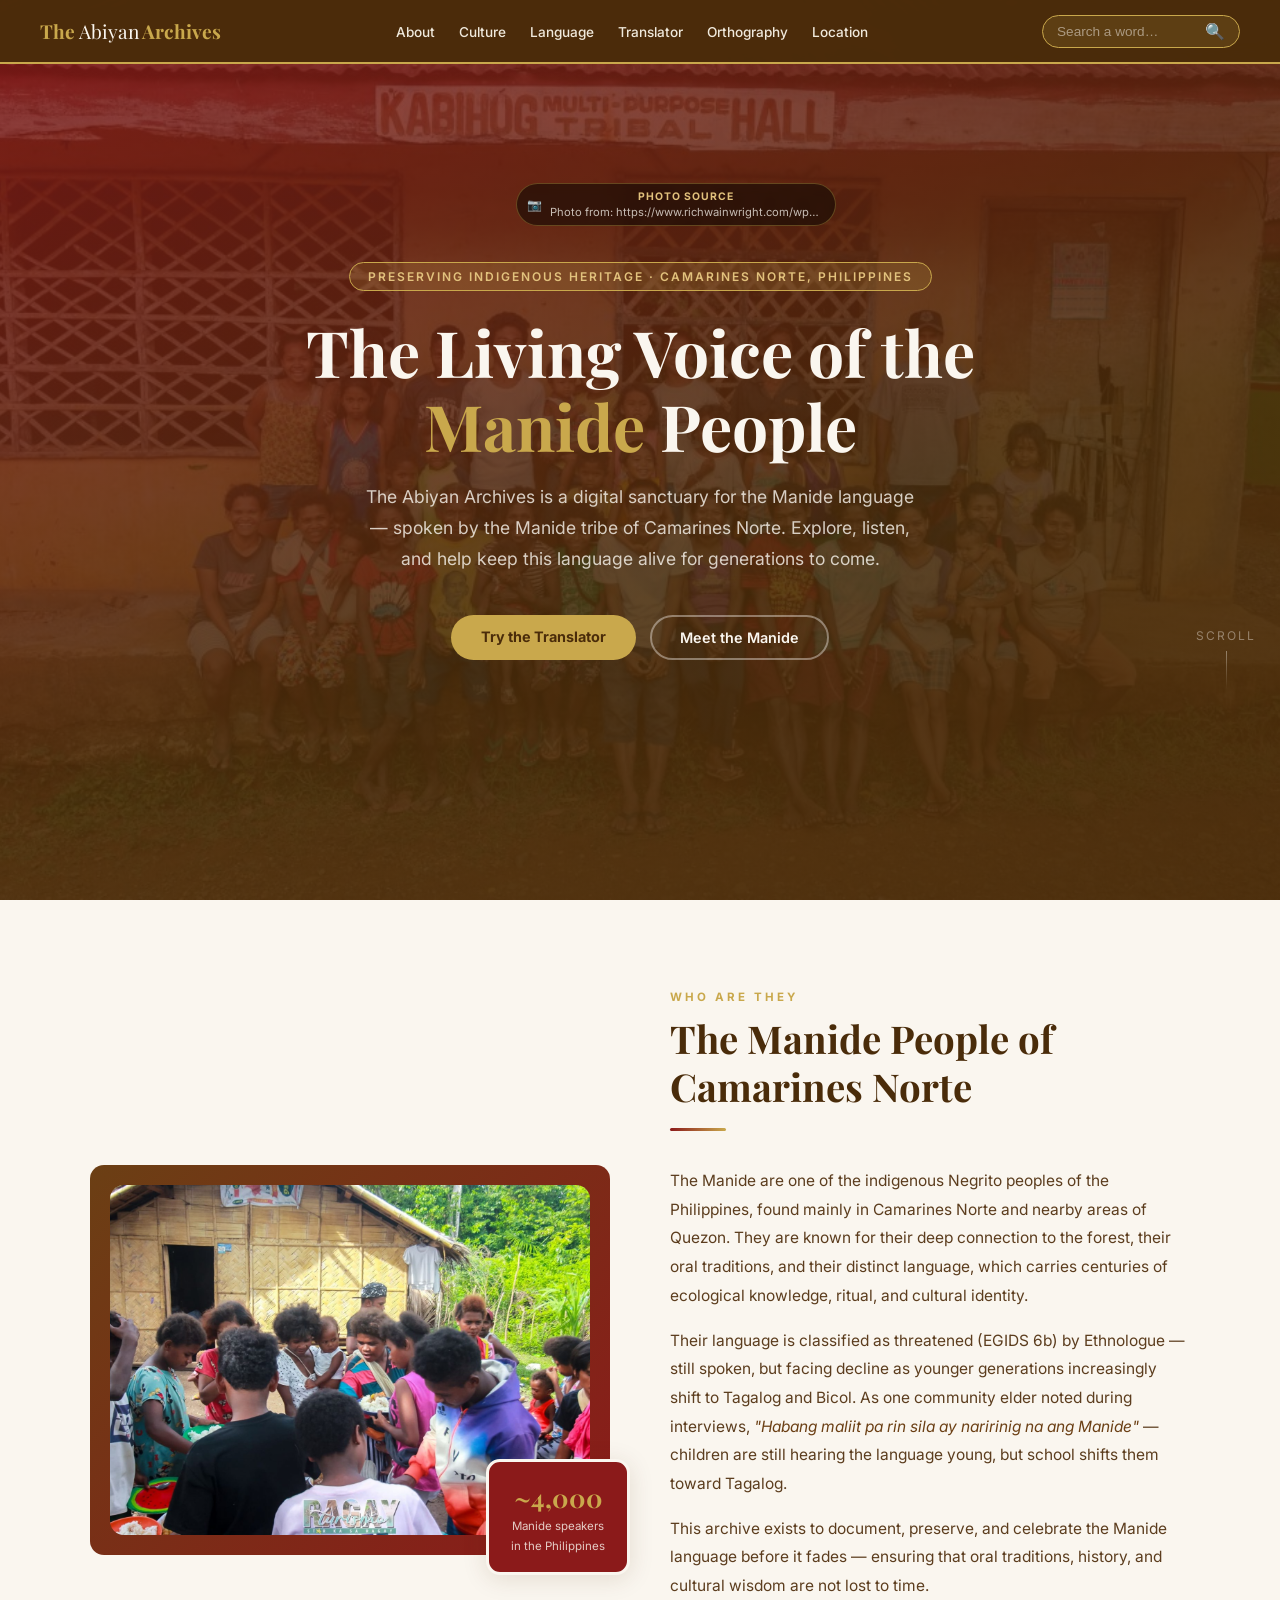
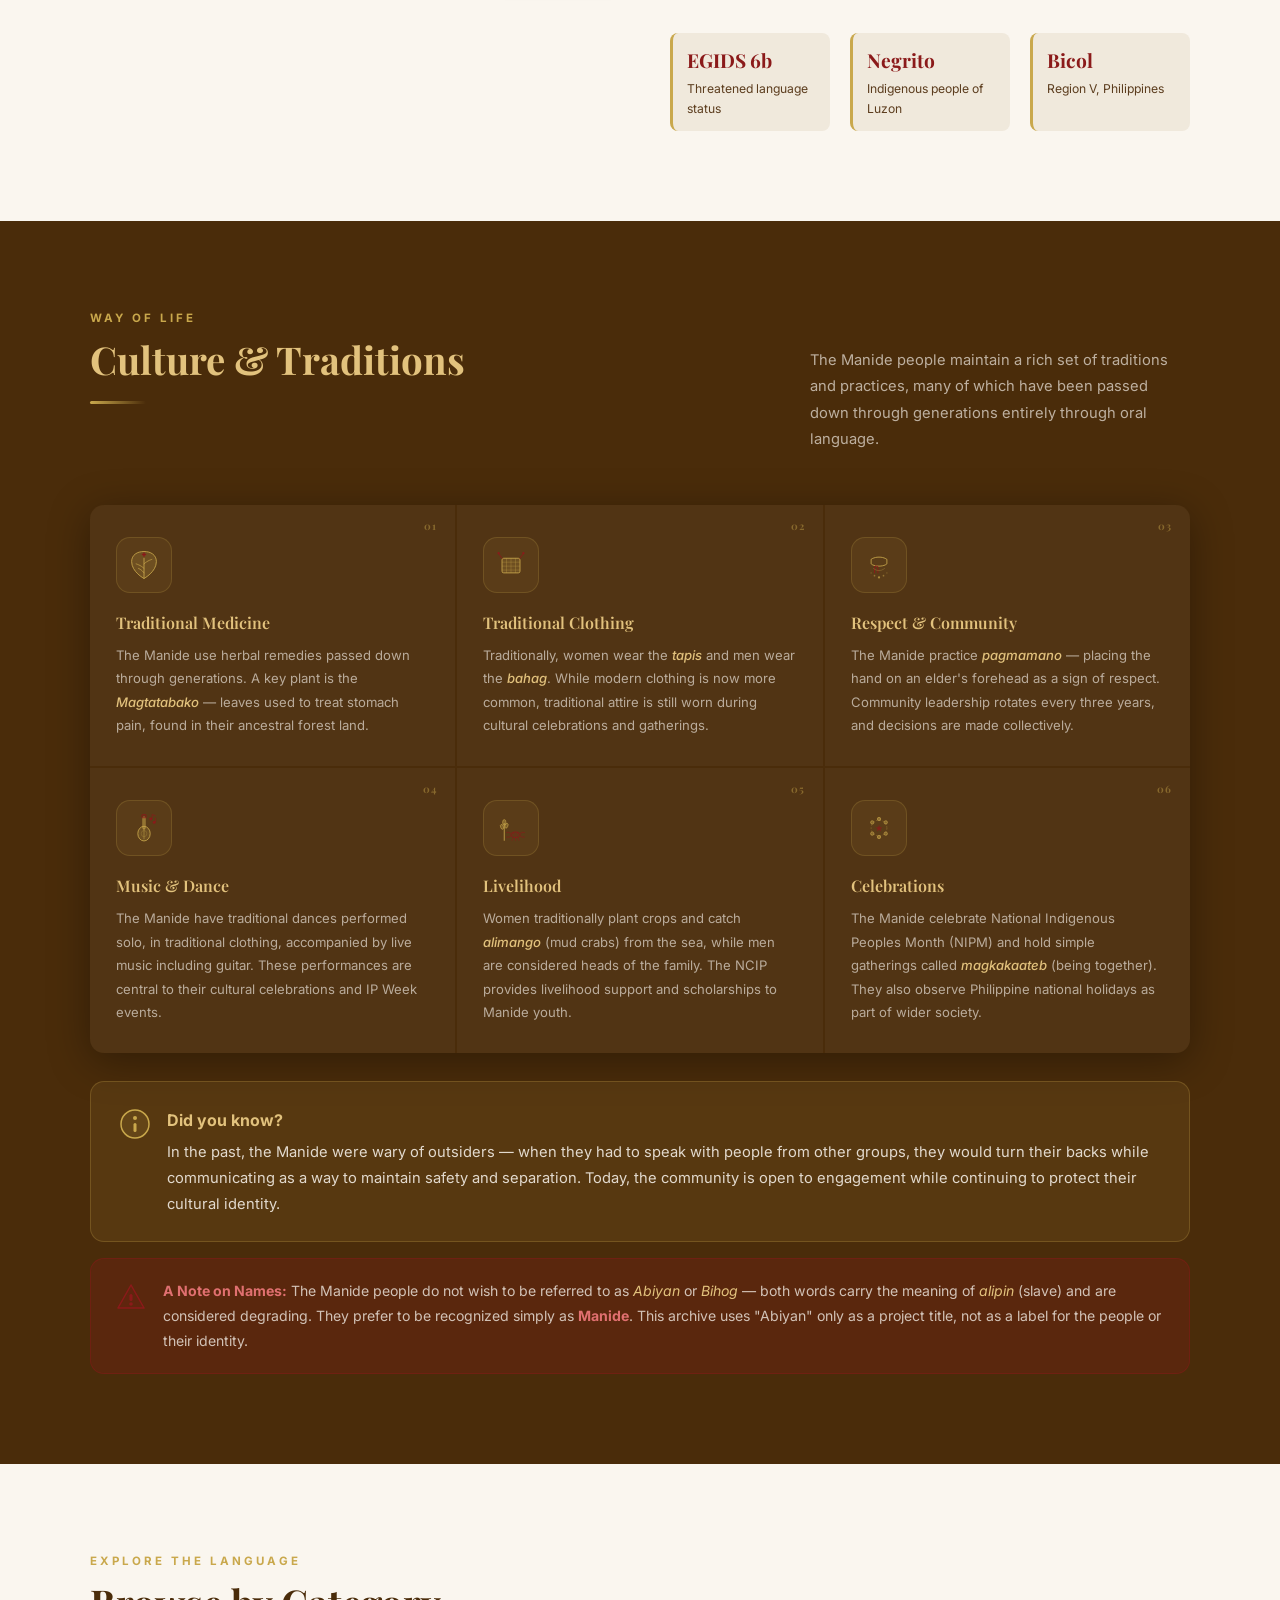
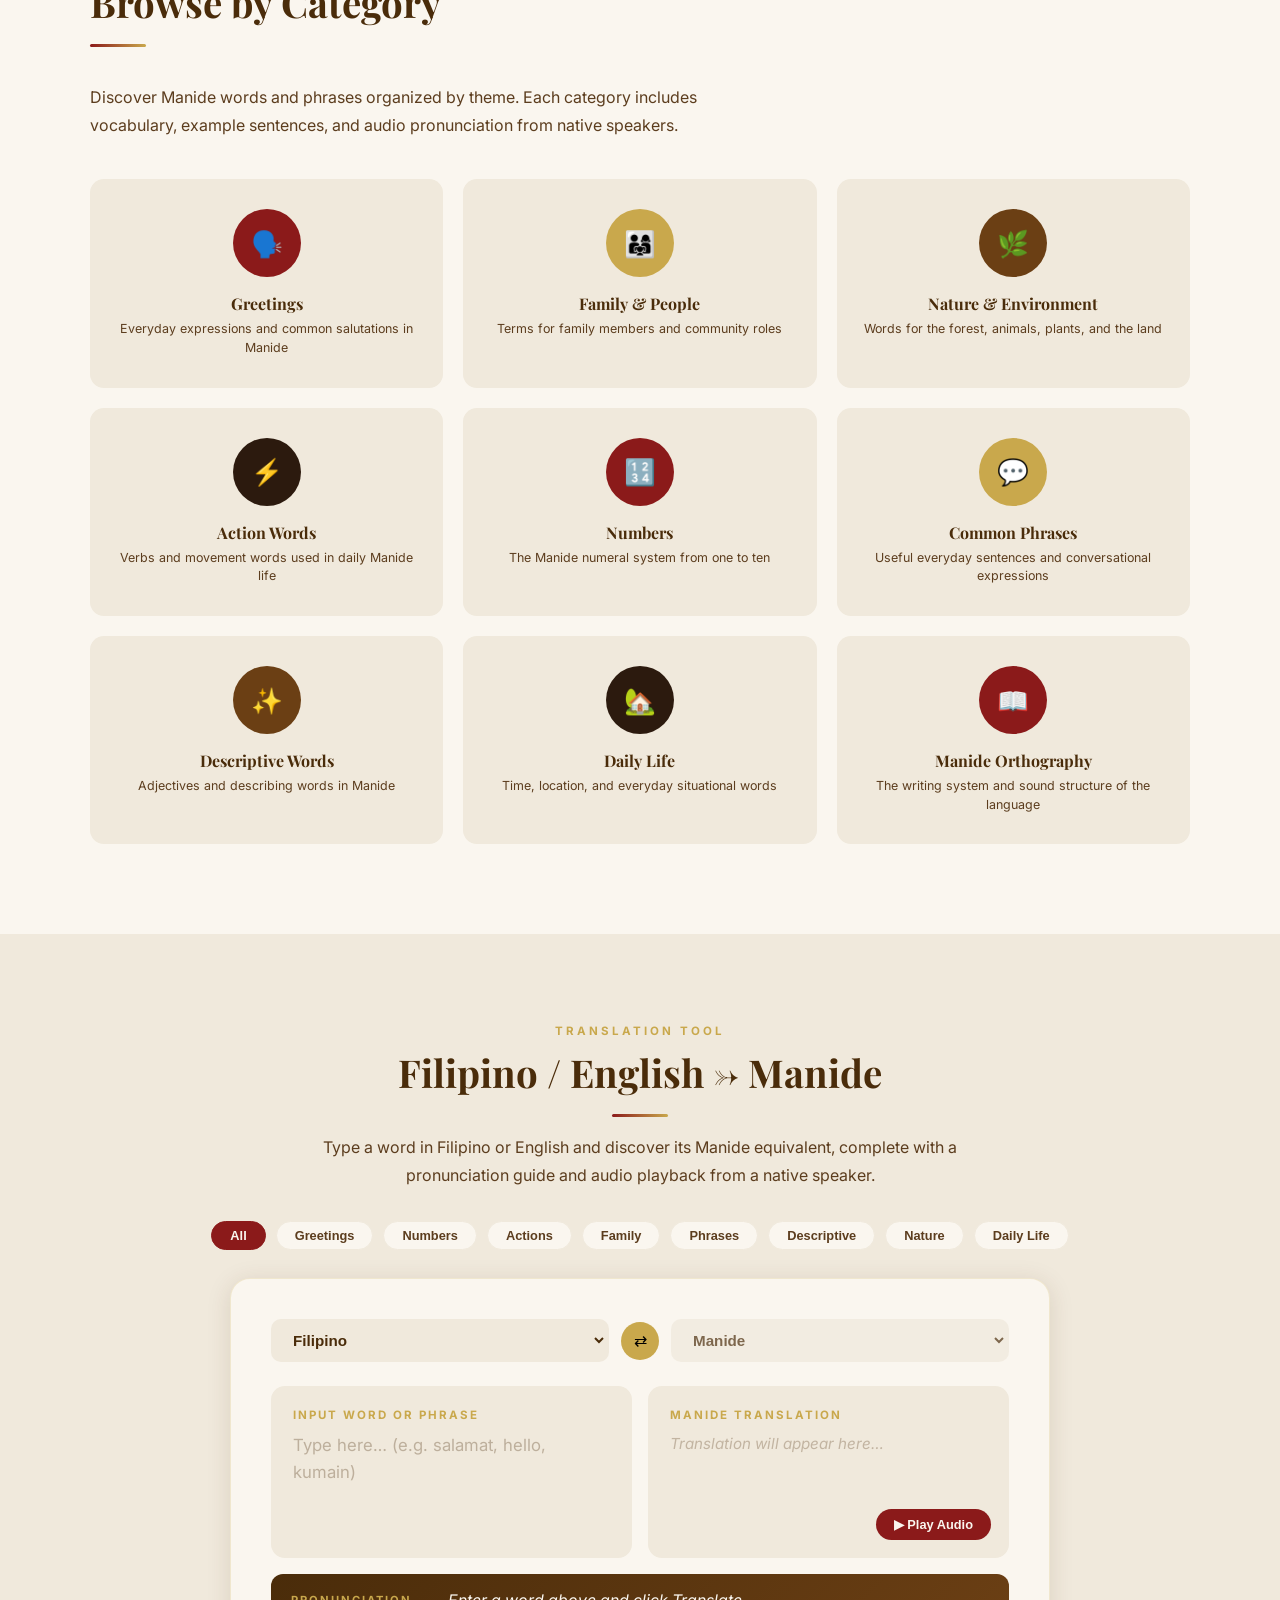
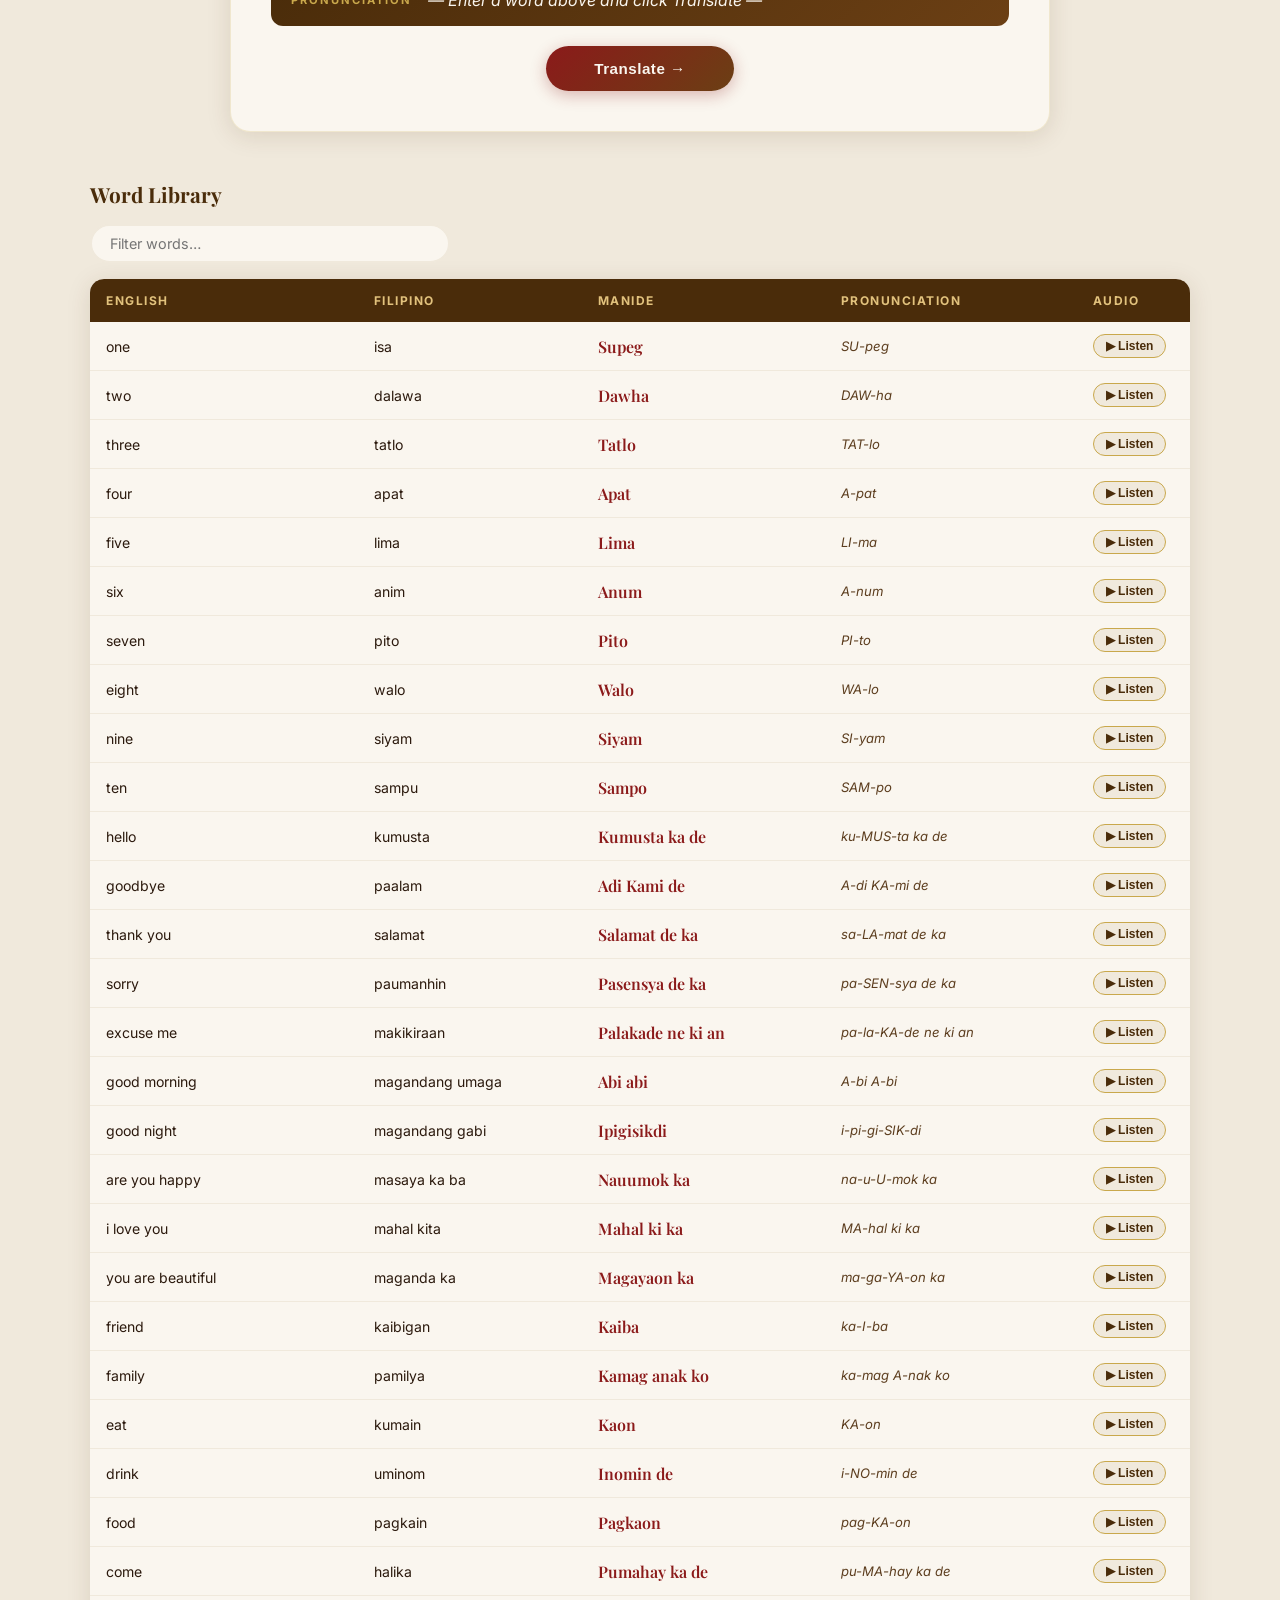
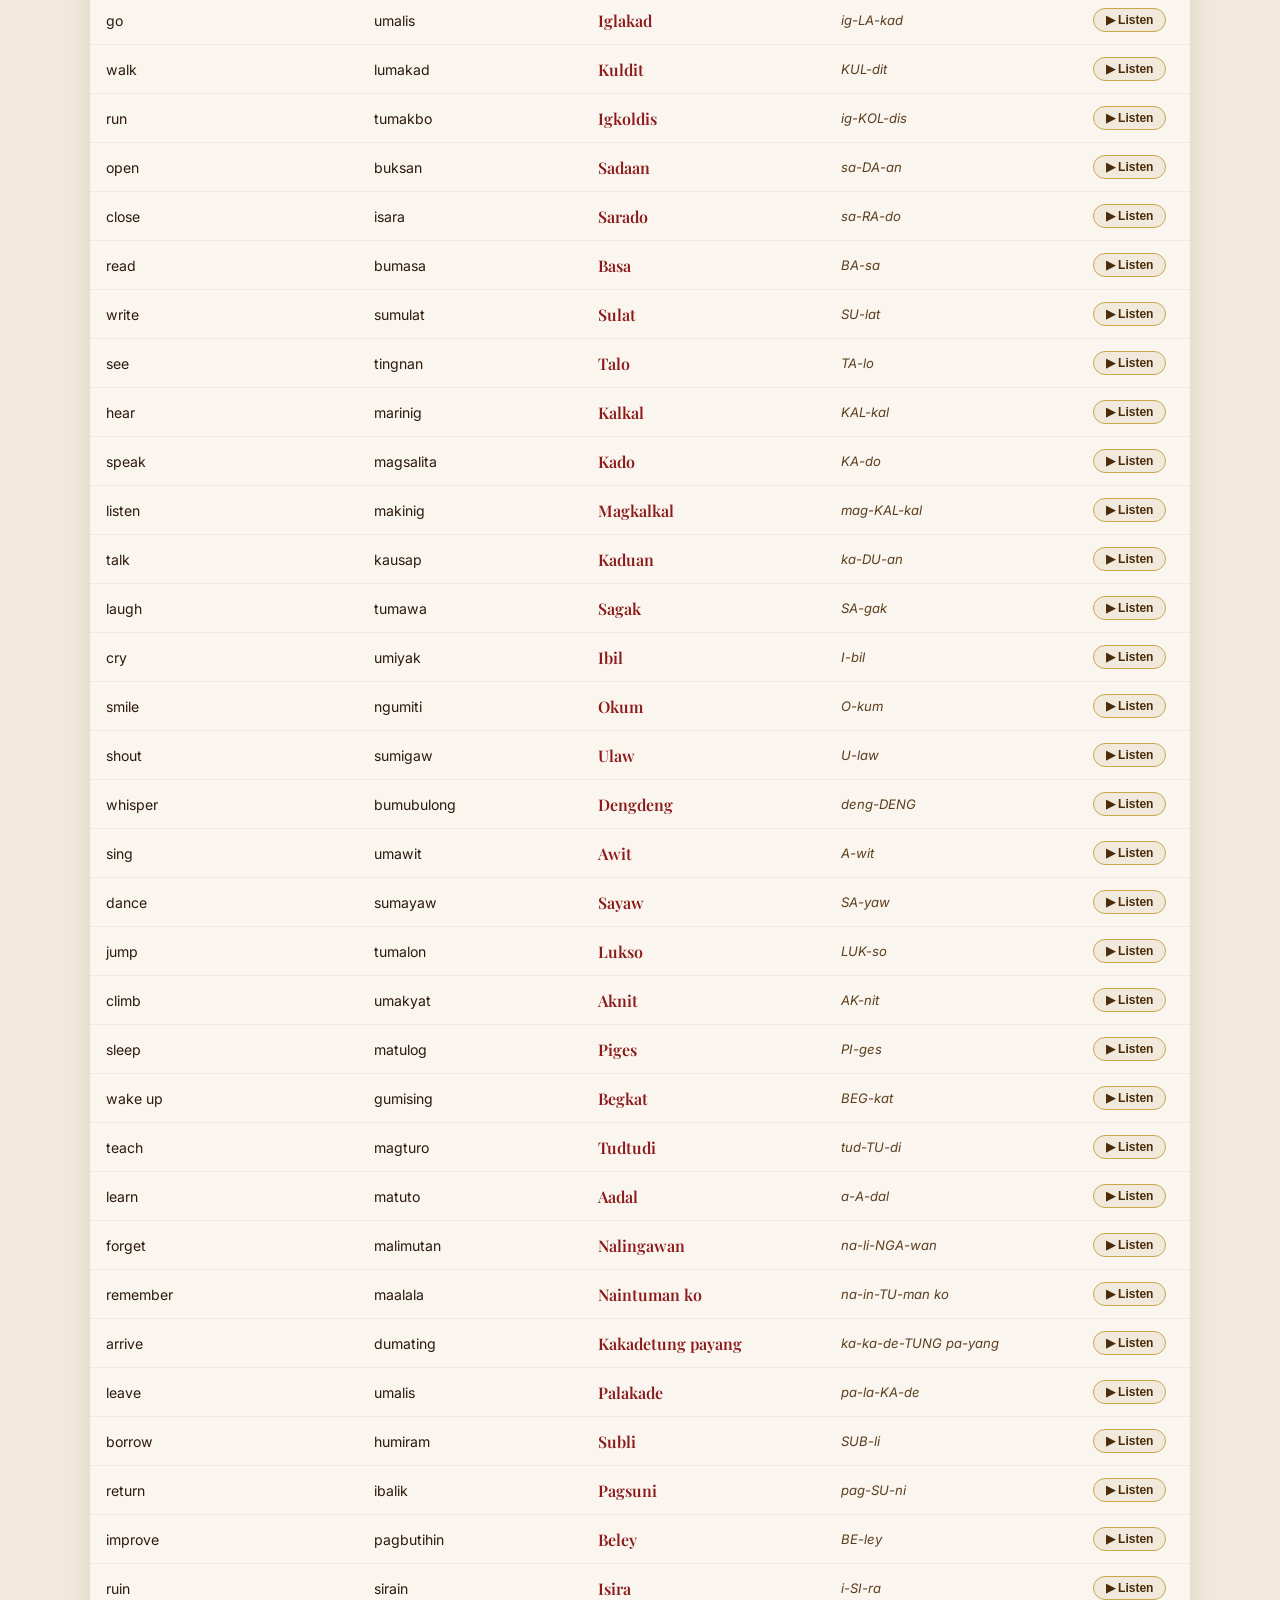
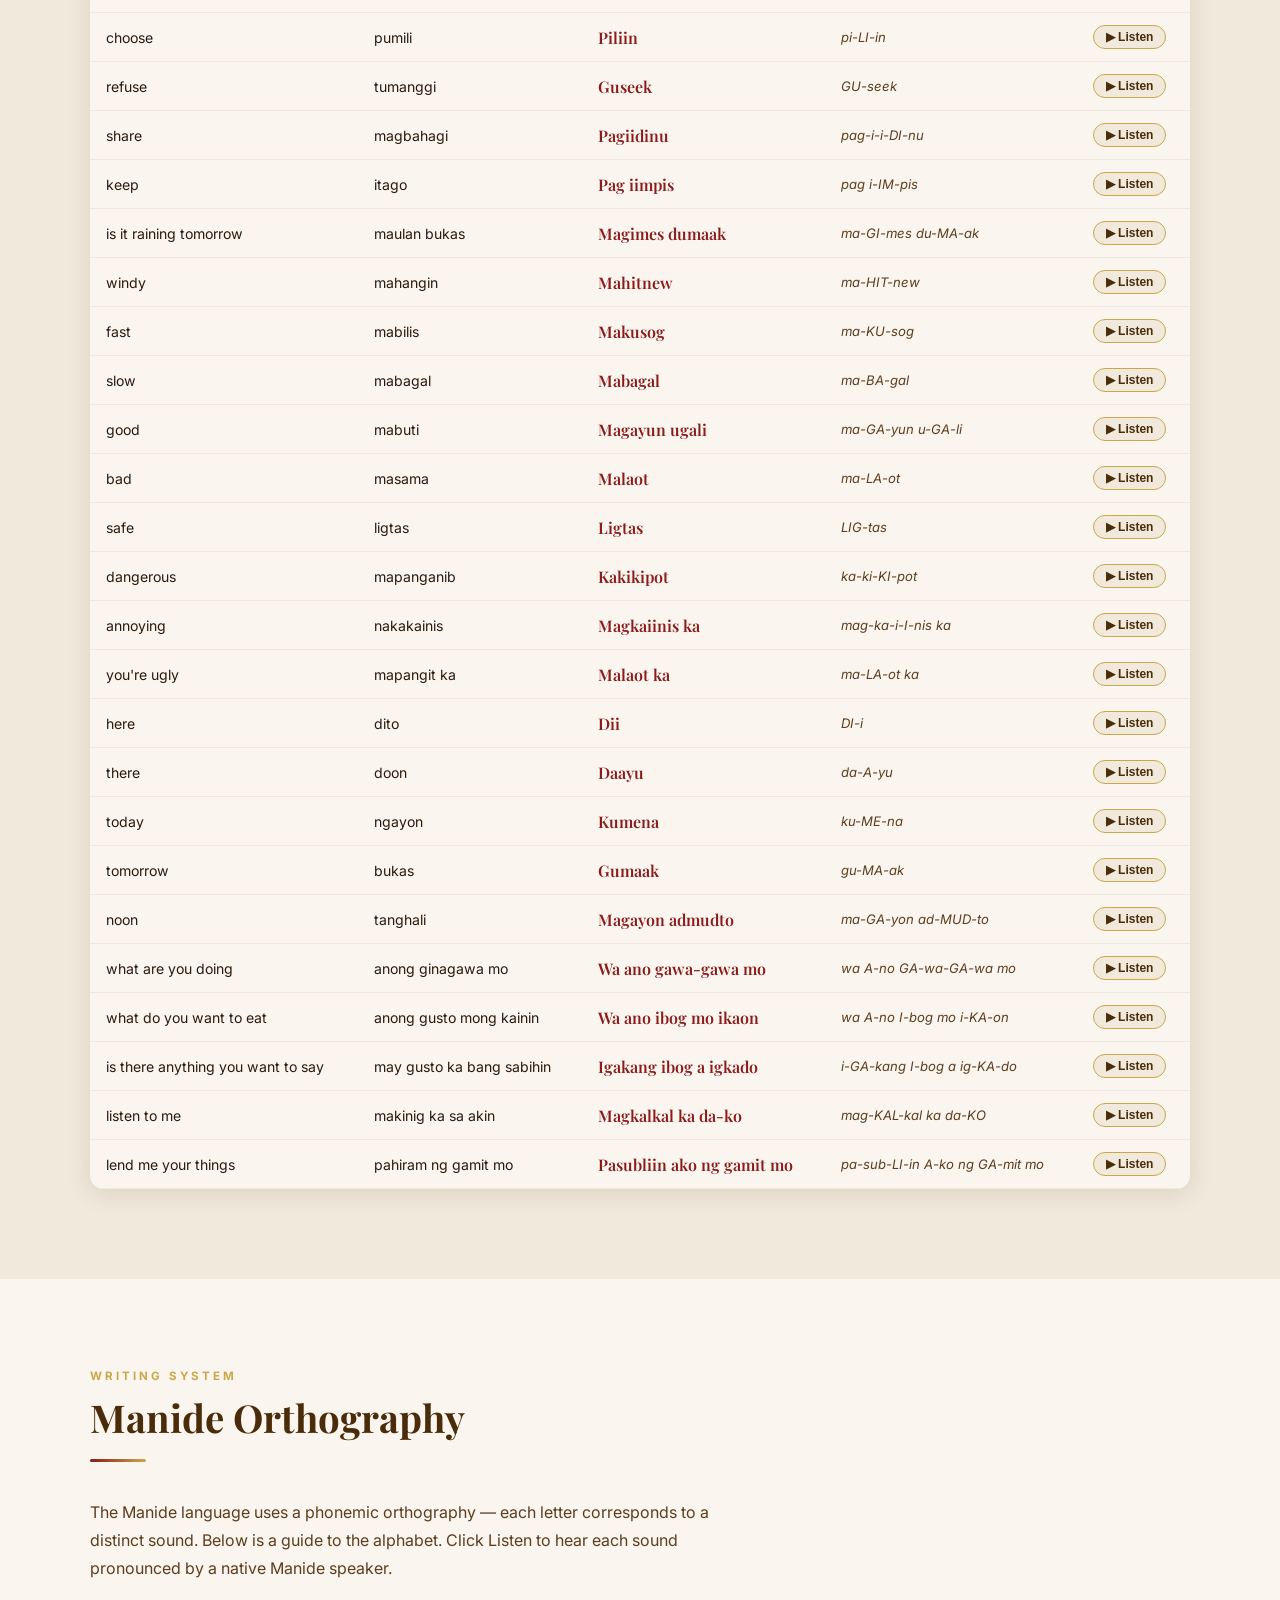
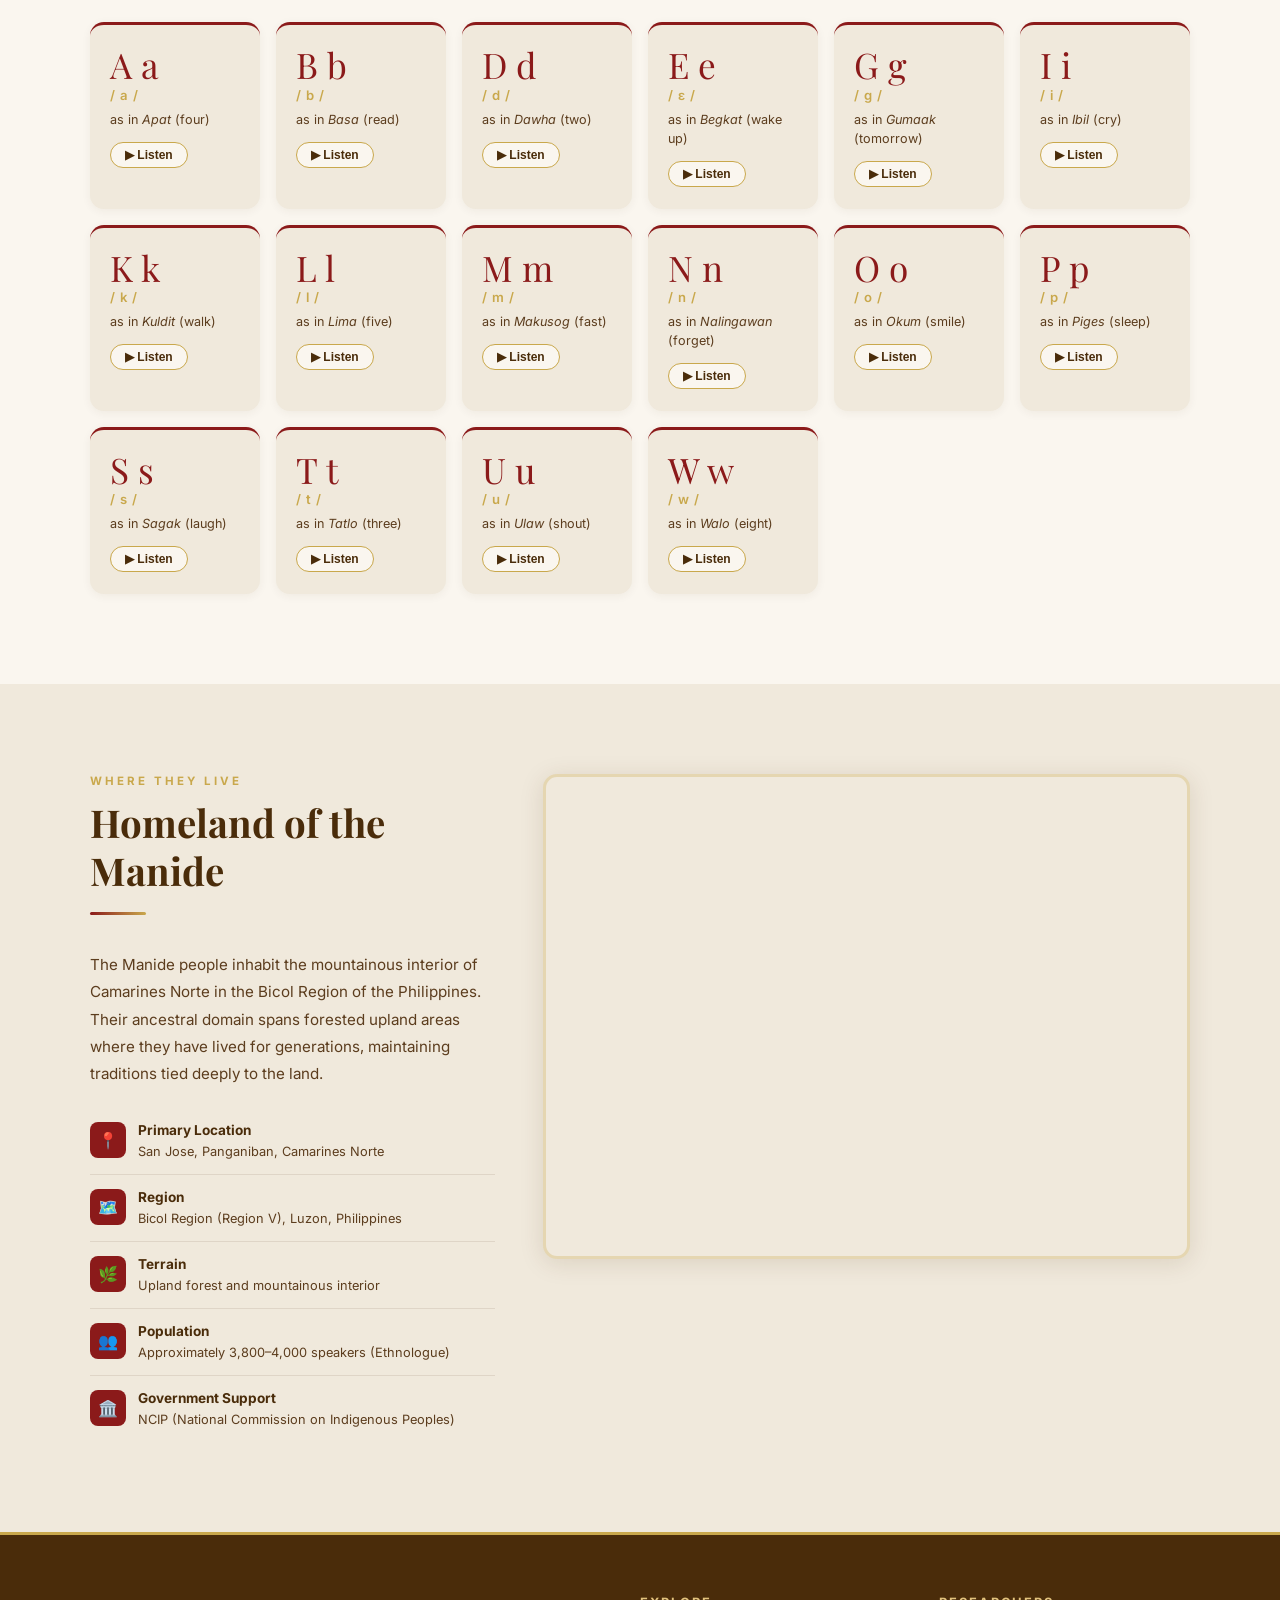
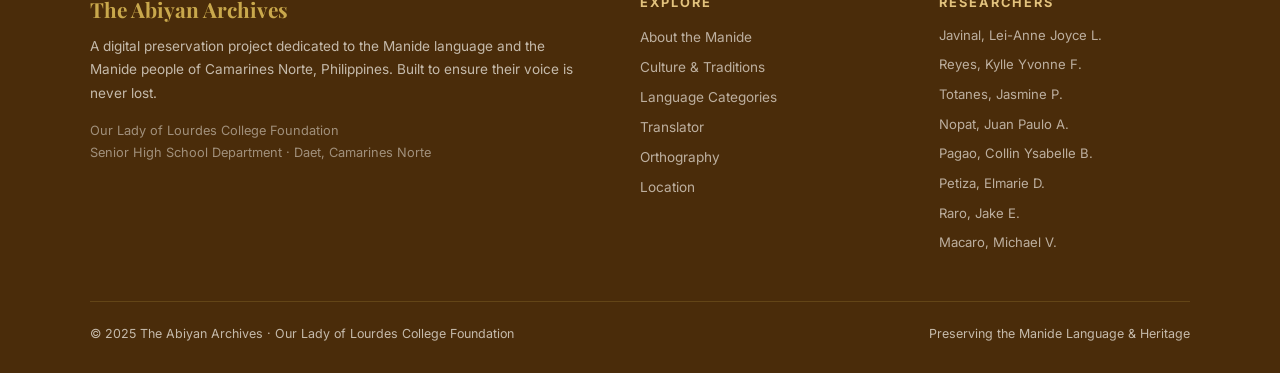
==== abiyan-archives/index.html @ 9a12c99f "Add files via upload" ====
<!DOCTYPE html>
<html lang="en">
<head>
  <meta charset="UTF-8" />
  <meta name="viewport" content="width=device-width, initial-scale=1.0"/>
  <title>The Abiyan Archives — Manide Language & Heritage</title>
  <link rel="preconnect" href="https://fonts.googleapis.com">
  <link href="https://fonts.googleapis.com/css2?family=Playfair+Display:wght@400;600;700&family=Inter:wght@300;400;500;600&display=swap" rel="stylesheet">
  <link rel="stylesheet" href="style.css">
</head>
<body>

<!-- ══ NAVBAR ══════════════════════════════════════════ -->
<nav>
  <div class="nav-logo">The <span>Abiyan</span> Archives</div>
  <ul class="nav-links">
    <li><a href="#about">About</a></li>
    <li><a href="#culture">Culture</a></li>
    <li><a href="#categories">Language</a></li>
    <li><a href="#translator">Translator</a></li>
    <li><a href="#orthography">Orthography</a></li>
    <li><a href="#map-section">Location</a></li>
  </ul>
  <div class="nav-search">
    <input type="text" id="navSearchInput" placeholder="Search a word…" />
    <button id="navSearchBtn">🔍</button>
  </div>
  <!-- Hamburger — only visible on mobile -->
  <button class="nav-hamburger" id="navHamburger" aria-label="Open menu" aria-expanded="false">
    <span></span>
    <span></span>
    <span></span>
  </button>
</nav>

<!-- Mobile slide-down menu -->
<nav class="nav-mobile-menu" id="navMobileMenu" aria-hidden="true">
  <ul>
    <li><a href="#about">About</a></li>
    <li><a href="#culture">Culture</a></li>
    <li><a href="#categories">Language</a></li>
    <li><a href="#translator">Translator</a></li>
    <li><a href="#orthography">Orthography</a></li>
    <li><a href="#map-section">Location</a></li>
  </ul>
  <div class="nav-mobile-search">
    <input type="text" id="mobileSearchInput" placeholder="Search a word…" />
    <button id="mobileSearchBtn">🔍</button>
  </div>
</nav>


<!-- ══ HERO ════════════════════════════════════════════ -->
<section class="hero" id="home">
  <div class="hero-overlay"></div>

  <!-- Image credit pill — shown bottom-left while each slide is active -->
  <div class="hero-credit" id="heroCredit" aria-live="polite">
    <span class="hero-credit-icon">📷</span>
    <span class="hero-credit-text">
      <strong>Photo Source</strong>
      <span id="heroCreditLabel">—</span>
    </span>
  </div>

  <div class="hero-badge">Preserving Indigenous Heritage · Camarines Norte, Philippines</div>
  <h1>The Living Voice of the <em>Manide</em> People</h1>
  <p>
    The Abiyan Archives is a digital sanctuary for the Manide language —
    spoken by the Manide tribe of Camarines Norte.
    Explore, listen, and help keep this language alive for generations to come.
  </p>
  <div class="hero-cta">
    <a href="#translator" class="btn-primary">Try the Translator</a>
    <a href="#about" class="btn-outline">Meet the Manide</a>
  </div>
  <div class="hero-scroll">Scroll</div>
</section>


<!-- ══ ABOUT ════════════════════════════════════════════ -->
<section id="about">
  <div class="container">
    <div class="about-grid">
      <div class="about-img">
        <div class="about-img-main">
          <img src="images/manide4.jpg" alt="Manide Community of Camarines Norte">
        </div>
        <div class="about-img-badge">
          <strong>~4,000</strong>
          <span>Manide speakers<br>in the Philippines</span>
        </div>
      </div>
      <div class="about-text">
        <div class="section-label">Who Are They</div>
        <h2 class="section-title">The Manide People of Camarines Norte</h2>
        <div class="divider"></div>
        <p>
          The Manide are one of the indigenous Negrito peoples of the Philippines,
          found mainly in Camarines Norte and nearby areas of Quezon. They are known
          for their deep connection to the forest, their oral traditions, and their
          distinct language, which carries centuries of ecological knowledge, ritual,
          and cultural identity.
        </p>
        <p>
          Their language is classified as threatened (EGIDS 6b) by Ethnologue — still
          spoken, but facing decline as younger generations increasingly shift to Tagalog
          and Bicol. As one community elder noted during interviews, <em>"Habang maliit
          pa rin sila ay naririnig na ang Manide"</em> — children are still hearing the
          language young, but school shifts them toward Tagalog.
        </p>
        <p>
          This archive exists to document, preserve, and celebrate the Manide language
          before it fades — ensuring that oral traditions, history, and cultural wisdom
          are not lost to time.
        </p>
        <div class="about-stats">
          <div class="stat">
            <strong>EGIDS 6b</strong>
            <span>Threatened language status</span>
          </div>
          <div class="stat">
            <strong>Negrito</strong>
            <span>Indigenous people of Luzon</span>
          </div>
          <div class="stat">
            <strong>Bicol</strong>
            <span>Region V, Philippines</span>
          </div>
        </div>
      </div>
    </div>
  </div>
</section>


<!-- ══ CULTURE ══════════════════════════════════════════ -->
<section id="culture">
  <div class="container">

    <div class="culture-header">
      <div>
        <div class="section-label">Way of Life</div>
        <h2 class="section-title">Culture &amp; Traditions</h2>
        <div class="divider"></div>
      </div>
      <p class="section-sub culture-intro">
        The Manide people maintain a rich set of traditions and practices, many of which
        have been passed down through generations entirely through oral language.
      </p>
    </div>

    <div class="culture-grid">

      <!-- Card 1 — Traditional Medicine -->
      <div class="culture-card" data-index="01">
        <div class="culture-card-inner">
          <div class="culture-svg-wrap">
            <svg viewBox="0 0 64 64" fill="none" xmlns="http://www.w3.org/2000/svg" aria-hidden="true">
              <!-- Leaf / herb -->
              <path d="M32 56 C32 56 10 44 10 26 C10 14 20 8 32 8 C44 8 54 14 54 26 C54 44 32 56 32 56Z" fill="rgba(201,168,76,0.18)" stroke="#C9A84C" stroke-width="1.5"/>
              <path d="M32 56 L32 20" stroke="#C9A84C" stroke-width="1.5" stroke-linecap="round"/>
              <path d="M32 38 C26 32 18 30 18 30" stroke="#C9A84C" stroke-width="1.2" stroke-linecap="round"/>
              <path d="M32 30 C38 24 46 22 46 22" stroke="#C9A84C" stroke-width="1.2" stroke-linecap="round"/>
              <path d="M32 46 C28 40 22 38 22 38" stroke="#C9A84C" stroke-width="1.2" stroke-linecap="round"/>
              <!-- small cross -->
              <rect x="28" y="12" width="8" height="2.5" rx="1.2" fill="#8B1A1A"/>
              <rect x="30.75" y="9.5" width="2.5" height="8" rx="1.2" fill="#8B1A1A"/>
            </svg>
          </div>
          <div class="culture-card-body">
            <h3>Traditional Medicine</h3>
            <p>
              The Manide use herbal remedies passed down through generations.
              A key plant is the <em>Magtatabako</em> — leaves used to treat
              stomach pain, found in their ancestral forest land.
            </p>
          </div>
        </div>
      </div>

      <!-- Card 2 — Traditional Clothing -->
      <div class="culture-card" data-index="02">
        <div class="culture-card-inner">
          <div class="culture-svg-wrap">
            <svg viewBox="0 0 64 64" fill="none" xmlns="http://www.w3.org/2000/svg" aria-hidden="true">
              <!-- Woven fabric / tapis silhouette -->
              <rect x="16" y="20" width="32" height="26" rx="3" fill="rgba(201,168,76,0.18)" stroke="#C9A84C" stroke-width="1.5"/>
              <!-- weave pattern lines horizontal -->
              <line x1="16" y1="27" x2="48" y2="27" stroke="#C9A84C" stroke-width="0.8" opacity="0.6"/>
              <line x1="16" y1="34" x2="48" y2="34" stroke="#C9A84C" stroke-width="0.8" opacity="0.6"/>
              <line x1="16" y1="41" x2="48" y2="41" stroke="#C9A84C" stroke-width="0.8" opacity="0.6"/>
              <!-- weave vertical -->
              <line x1="24" y1="20" x2="24" y2="46" stroke="#C9A84C" stroke-width="0.8" opacity="0.6"/>
              <line x1="32" y1="20" x2="32" y2="46" stroke="#C9A84C" stroke-width="0.8" opacity="0.6"/>
              <line x1="40" y1="20" x2="40" y2="46" stroke="#C9A84C" stroke-width="0.8" opacity="0.6"/>
              <!-- shoulder ties -->
              <path d="M16 20 L10 12" stroke="#8B1A1A" stroke-width="1.5" stroke-linecap="round"/>
              <path d="M48 20 L54 12" stroke="#8B1A1A" stroke-width="1.5" stroke-linecap="round"/>
              <circle cx="10" cy="11" r="2" fill="#8B1A1A"/>
              <circle cx="54" cy="11" r="2" fill="#8B1A1A"/>
            </svg>
          </div>
          <div class="culture-card-body">
            <h3>Traditional Clothing</h3>
            <p>
              Traditionally, women wear the <em>tapis</em> and men wear the <em>bahag</em>.
              While modern clothing is now more common, traditional attire is still worn
              during cultural celebrations and gatherings.
            </p>
          </div>
        </div>
      </div>

      <!-- Card 3 — Respect & Community -->
      <div class="culture-card" data-index="03">
        <div class="culture-card-inner">
          <div class="culture-svg-wrap">
            <svg viewBox="0 0 64 64" fill="none" xmlns="http://www.w3.org/2000/svg" aria-hidden="true">
              <!-- Two hands — pagmamano gesture -->
              <!-- elder hand (top, open) -->
              <path d="M18 22 C18 22 22 18 32 18 C42 18 46 22 46 22" stroke="#C9A84C" stroke-width="1.5" stroke-linecap="round"/>
              <path d="M18 22 L18 30 C18 30 22 34 32 34 C42 34 46 30 46 30 L46 22" stroke="#C9A84C" stroke-width="1.5" stroke-linejoin="round"/>
              <!-- younger hand below, reaching up -->
              <path d="M24 46 L24 36 C24 34.5 26 34 26 34" stroke="#8B1A1A" stroke-width="1.5" stroke-linecap="round"/>
              <path d="M24 36 C24 34 28 33 30 35 L30 46" stroke="#8B1A1A" stroke-width="1.5" stroke-linecap="round" stroke-linejoin="round"/>
              <!-- circle of community dots -->
              <circle cx="32" cy="54" r="2" fill="#C9A84C" opacity="0.7"/>
              <circle cx="40" cy="51" r="1.5" fill="#C9A84C" opacity="0.5"/>
              <circle cx="24" cy="51" r="1.5" fill="#C9A84C" opacity="0.5"/>
              <circle cx="46" cy="46" r="1.2" fill="#C9A84C" opacity="0.35"/>
              <circle cx="18" cy="46" r="1.2" fill="#C9A84C" opacity="0.35"/>
              <!-- respect arc -->
              <path d="M22 38 C22 38 26 42 32 42 C38 42 42 38 42 38" stroke="#C9A84C" stroke-width="1" stroke-linecap="round" opacity="0.5"/>
            </svg>
          </div>
          <div class="culture-card-body">
            <h3>Respect &amp; Community</h3>
            <p>
              The Manide practice <em>pagmamano</em> — placing the hand on an elder's
              forehead as a sign of respect. Community leadership rotates every three
              years, and decisions are made collectively.
            </p>
          </div>
        </div>
      </div>

      <!-- Card 4 — Music & Dance -->
      <div class="culture-card" data-index="04">
        <div class="culture-card-inner">
          <div class="culture-svg-wrap">
            <svg viewBox="0 0 64 64" fill="none" xmlns="http://www.w3.org/2000/svg" aria-hidden="true">
              <!-- Guitar body -->
              <ellipse cx="32" cy="42" rx="11" ry="13" fill="rgba(201,168,76,0.18)" stroke="#C9A84C" stroke-width="1.5"/>
              <ellipse cx="32" cy="42" rx="5" ry="5.5" stroke="#C9A84C" stroke-width="0.8" opacity="0.5"/>
              <!-- neck -->
              <rect x="30" y="12" width="4" height="22" rx="2" fill="rgba(201,168,76,0.18)" stroke="#C9A84C" stroke-width="1.2"/>
              <!-- headstock -->
              <rect x="28" y="8" width="8" height="6" rx="2" fill="rgba(139,26,26,0.3)" stroke="#8B1A1A" stroke-width="1.2"/>
              <!-- strings -->
              <line x1="31" y1="14" x2="31" y2="52" stroke="#C9A84C" stroke-width="0.7" opacity="0.7"/>
              <line x1="33" y1="14" x2="33" y2="52" stroke="#C9A84C" stroke-width="0.7" opacity="0.7"/>
              <!-- music notes -->
              <circle cx="50" cy="22" r="2.5" fill="#8B1A1A"/>
              <line x1="52.5" y1="22" x2="52.5" y2="14" stroke="#8B1A1A" stroke-width="1.2"/>
              <circle cx="44" cy="16" r="2.5" fill="#8B1A1A"/>
              <line x1="46.5" y1="16" x2="46.5" y2="8" stroke="#8B1A1A" stroke-width="1.2"/>
              <line x1="46.5" y1="8" x2="52.5" y2="10" stroke="#8B1A1A" stroke-width="1.2"/>
            </svg>
          </div>
          <div class="culture-card-body">
            <h3>Music &amp; Dance</h3>
            <p>
              The Manide have traditional dances performed solo, in traditional clothing,
              accompanied by live music including guitar. These performances are central
              to their cultural celebrations and IP Week events.
            </p>
          </div>
        </div>
      </div>

      <!-- Card 5 — Livelihood -->
      <div class="culture-card" data-index="05">
        <div class="culture-card-inner">
          <div class="culture-svg-wrap">
            <svg viewBox="0 0 64 64" fill="none" xmlns="http://www.w3.org/2000/svg" aria-hidden="true">
              <!-- Rice stalks -->
              <line x1="20" y1="54" x2="20" y2="24" stroke="#C9A84C" stroke-width="1.5" stroke-linecap="round"/>
              <ellipse cx="20" cy="22" rx="3" ry="5" fill="rgba(201,168,76,0.4)" stroke="#C9A84C" stroke-width="1"/>
              <ellipse cx="16" cy="30" rx="2.5" ry="4.5" fill="rgba(201,168,76,0.3)" stroke="#C9A84C" stroke-width="1" transform="rotate(-20 16 30)"/>
              <ellipse cx="24" cy="28" rx="2.5" ry="4.5" fill="rgba(201,168,76,0.3)" stroke="#C9A84C" stroke-width="1" transform="rotate(20 24 28)"/>
              <!-- crab (alimango) -->
              <ellipse cx="40" cy="44" rx="8" ry="5" fill="rgba(139,26,26,0.2)" stroke="#8B1A1A" stroke-width="1.3"/>
              <!-- claws -->
              <path d="M32 42 C28 38 24 40 24 40" stroke="#8B1A1A" stroke-width="1.2" stroke-linecap="round"/>
              <path d="M32 46 C28 50 24 48 24 48" stroke="#8B1A1A" stroke-width="1.2" stroke-linecap="round"/>
              <path d="M48 42 C52 38 56 40 56 40" stroke="#8B1A1A" stroke-width="1.2" stroke-linecap="round"/>
              <path d="M48 46 C52 50 56 48 56 48" stroke="#8B1A1A" stroke-width="1.2" stroke-linecap="round"/>
              <!-- legs -->
              <line x1="36" y1="49" x2="34" y2="54" stroke="#8B1A1A" stroke-width="1" stroke-linecap="round"/>
              <line x1="40" y1="49" x2="40" y2="54" stroke="#8B1A1A" stroke-width="1" stroke-linecap="round"/>
              <line x1="44" y1="49" x2="46" y2="54" stroke="#8B1A1A" stroke-width="1" stroke-linecap="round"/>
              <!-- eyes -->
              <circle cx="36" cy="41" r="1.2" fill="#8B1A1A"/>
              <circle cx="44" cy="41" r="1.2" fill="#8B1A1A"/>
            </svg>
          </div>
          <div class="culture-card-body">
            <h3>Livelihood</h3>
            <p>
              Women traditionally plant crops and catch <em>alimango</em> (mud crabs)
              from the sea, while men are considered heads of the family. The NCIP
              provides livelihood support and scholarships to Manide youth.
            </p>
          </div>
        </div>
      </div>

      <!-- Card 6 — Celebrations -->
      <div class="culture-card" data-index="06">
        <div class="culture-card-inner">
          <div class="culture-svg-wrap">
            <svg viewBox="0 0 64 64" fill="none" xmlns="http://www.w3.org/2000/svg" aria-hidden="true">
              <!-- Gathering circle of people silhouettes -->
              <circle cx="32" cy="32" r="14" stroke="#C9A84C" stroke-width="1" stroke-dasharray="3 3" opacity="0.5"/>
              <!-- 6 people around circle -->
              <circle cx="32" cy="16" r="3" fill="rgba(201,168,76,0.5)" stroke="#C9A84C" stroke-width="1"/>
              <circle cx="44" cy="22" r="3" fill="rgba(201,168,76,0.4)" stroke="#C9A84C" stroke-width="1"/>
              <circle cx="44" cy="42" r="3" fill="rgba(201,168,76,0.4)" stroke="#C9A84C" stroke-width="1"/>
              <circle cx="32" cy="48" r="3" fill="rgba(201,168,76,0.5)" stroke="#C9A84C" stroke-width="1"/>
              <circle cx="20" cy="42" r="3" fill="rgba(201,168,76,0.4)" stroke="#C9A84C" stroke-width="1"/>
              <circle cx="20" cy="22" r="3" fill="rgba(201,168,76,0.4)" stroke="#C9A84C" stroke-width="1"/>
              <!-- center fire / star -->
              <polygon points="32,26 33.5,30.5 38,30.5 34.5,33.5 35.8,38 32,35.2 28.2,38 29.5,33.5 26,30.5 30.5,30.5" fill="#8B1A1A" opacity="0.8"/>
            </svg>
          </div>
          <div class="culture-card-body">
            <h3>Celebrations</h3>
            <p>
              The Manide celebrate National Indigenous Peoples Month (NIPM) and
              hold simple gatherings called <em>magkakaateb</em> (being together).
              They also observe Philippine national holidays as part of wider society.
            </p>
          </div>
        </div>
      </div>

    </div><!-- /.culture-grid -->

    <!-- Did You Know -->
    <div class="did-you-know">
      <div class="dyk-icon">
        <svg viewBox="0 0 32 32" fill="none" xmlns="http://www.w3.org/2000/svg" width="32" height="32" aria-hidden="true">
          <circle cx="16" cy="16" r="14" stroke="#C9A84C" stroke-width="1.5" fill="rgba(201,168,76,0.12)"/>
          <circle cx="16" cy="10" r="2" fill="#C9A84C"/>
          <rect x="14.5" y="15" width="3" height="9" rx="1.5" fill="#C9A84C"/>
        </svg>
      </div>
      <div class="dyk-text">
        <strong>Did you know?</strong>
        In the past, the Manide were wary of outsiders — when they had to speak
        with people from other groups, they would turn their backs while communicating
        as a way to maintain safety and separation. Today, the community is open to
        engagement while continuing to protect their cultural identity.
      </div>
    </div>

    <!-- Important Note on Naming -->
    <div class="naming-note">
      <div class="naming-icon">
        <svg viewBox="0 0 32 32" fill="none" xmlns="http://www.w3.org/2000/svg" width="32" height="32" aria-hidden="true">
          <path d="M16 4 L29 27 H3 Z" stroke="#8B1A1A" stroke-width="1.5" fill="rgba(139,26,26,0.12)" stroke-linejoin="round"/>
          <rect x="14.5" y="13" width="3" height="7" rx="1.5" fill="#8B1A1A"/>
          <circle cx="16" cy="23" r="1.8" fill="#8B1A1A"/>
        </svg>
      </div>
      <div class="naming-text">
        <strong>A Note on Names:</strong>
        The Manide people do not wish to be referred to as <em>Abiyan</em> or
        <em>Bihog</em> — both words carry the meaning of <em>alipin</em> (slave)
        and are considered degrading. They prefer to be recognized simply as
        <strong>Manide</strong>. This archive uses "Abiyan" only as a project
        title, not as a label for the people or their identity.
      </div>
    </div>

  </div>
</section>


<!-- ══ LANGUAGE CATEGORIES ══════════════════════════════ -->
<section id="categories">
  <div class="container">
    <div class="section-label">Explore the Language</div>
    <h2 class="section-title">Browse by Category</h2>
    <div class="divider"></div>
    <p class="section-sub" style="margin-bottom: 40px;">
      Discover Manide words and phrases organized by theme. Each category includes
      vocabulary, example sentences, and audio pronunciation from native speakers.
    </p>
    <div class="cat-grid">
      <a href="#translator" class="cat-card" data-filter="greetings">
        <div class="cat-icon red">🗣️</div>
        <h3>Greetings</h3>
        <p>Everyday expressions and common salutations in Manide</p>
      </a>
      <a href="#translator" class="cat-card" data-filter="family">
        <div class="cat-icon gold">👨‍👩‍👧</div>
        <h3>Family &amp; People</h3>
        <p>Terms for family members and community roles</p>
      </a>
      <a href="#translator" class="cat-card" data-filter="nature">
        <div class="cat-icon brown">🌿</div>
        <h3>Nature &amp; Environment</h3>
        <p>Words for the forest, animals, plants, and the land</p>
      </a>
      <a href="#translator" class="cat-card" data-filter="actions">
        <div class="cat-icon dark">⚡</div>
        <h3>Action Words</h3>
        <p>Verbs and movement words used in daily Manide life</p>
      </a>
      <a href="#translator" class="cat-card" data-filter="numbers">
        <div class="cat-icon red">🔢</div>
        <h3>Numbers</h3>
        <p>The Manide numeral system from one to ten</p>
      </a>
      <a href="#translator" class="cat-card" data-filter="phrases">
        <div class="cat-icon gold">💬</div>
        <h3>Common Phrases</h3>
        <p>Useful everyday sentences and conversational expressions</p>
      </a>
      <a href="#translator" class="cat-card" data-filter="descriptive">
        <div class="cat-icon brown">✨</div>
        <h3>Descriptive Words</h3>
        <p>Adjectives and describing words in Manide</p>
      </a>
      <a href="#translator" class="cat-card" data-filter="daily">
        <div class="cat-icon dark">🏡</div>
        <h3>Daily Life</h3>
        <p>Time, location, and everyday situational words</p>
      </a>
      <a href="#orthography" class="cat-card">
        <div class="cat-icon red">📖</div>
        <h3>Manide Orthography</h3>
        <p>The writing system and sound structure of the language</p>
      </a>
    </div>
  </div>
</section>


<!-- ══ TRANSLATOR ════════════════════════════════════════ -->
<section id="translator">
  <div class="container">
    <div class="section-header-center">
      <div class="section-label">Translation Tool</div>
      <h2 class="section-title">Filipino / English → Manide</h2>
      <div class="divider center"></div>
      <p class="section-sub center">
        Type a word in Filipino or English and discover its Manide equivalent,
        complete with a pronunciation guide and audio playback from a native speaker.
      </p>
    </div>

    <!-- Category filter chips -->
    <div class="filter-chips" id="filterChips">
      <button class="chip active" data-cat="all">All</button>
      <button class="chip" data-cat="greetings">Greetings</button>
      <button class="chip" data-cat="numbers">Numbers</button>
      <button class="chip" data-cat="actions">Actions</button>
      <button class="chip" data-cat="family">Family</button>
      <button class="chip" data-cat="phrases">Phrases</button>
      <button class="chip" data-cat="descriptive">Descriptive</button>
      <button class="chip" data-cat="nature">Nature</button>
      <button class="chip" data-cat="daily">Daily Life</button>
    </div>

    <div class="translator-box">
      <div class="translator-lang-bar">
        <select class="lang-select" id="sourceLang">
          <option value="filipino">Filipino</option>
          <option value="english">English</option>
        </select>
        <button class="lang-arrow" id="swapBtn" title="Switch language">⇄</button>
        <select class="lang-select" disabled style="opacity:.7;"><option>Manide</option></select>
      </div>
      <div class="translator-panels">
        <div class="trans-panel">
          <label>Input Word or Phrase</label>
          <textarea id="inputWord" placeholder="Type here… (e.g. salamat, hello, kumain)"></textarea>
        </div>
        <div class="trans-panel">
          <label>Manide Translation</label>
          <div class="trans-result empty" id="outputWord">Translation will appear here…</div>
          <button class="audio-btn" id="audioPlayBtn">▶ Play Audio</button>
        </div>
      </div>
      <div class="phonetic-strip">
        <span class="ph-label">Pronunciation</span>
        <span class="ph-text" id="phoneticGuide">— Enter a word above and click Translate —</span>
      </div>
      <div class="trans-btn-row">
        <button class="translate-btn" id="translateBtn">Translate →</button>
      </div>
    </div>

    <!-- Word list table -->
    <div class="word-list-wrap">
      <h3 class="word-list-title">Word Library</h3>
      <div class="word-list-search-row">
        <input type="text" id="wordListSearch" placeholder="Filter words…" class="word-list-search"/>
      </div>
      <div class="word-table-wrap">
        <table class="word-table" id="wordTable">
          <thead>
            <tr>
              <th>English</th>
              <th>Filipino</th>
              <th>Manide</th>
              <th>Pronunciation</th>
              <th>Audio</th>
            </tr>
          </thead>
          <tbody id="wordTableBody">
            <!-- Populated by script.js -->
          </tbody>
        </table>
      </div>
    </div>
  </div>
</section>


<!-- ══ ORTHOGRAPHY ══════════════════════════════════════ -->
<section id="orthography">
  <div class="container">
    <div class="section-label">Writing System</div>
    <h2 class="section-title">Manide Orthography</h2>
    <div class="divider"></div>
    <p class="section-sub" style="margin-bottom: 40px;">
      The Manide language uses a phonemic orthography — each letter corresponds to a distinct
      sound. Below is a guide to the alphabet. Click Listen to hear each sound pronounced
      by a native Manide speaker.
    </p>
    <div class="ortho-grid">
      <div class="ortho-card">
        <div class="letter">A a</div>
        <div class="pronunciation">/ a /</div>
        <div class="example">as in <em>Apat</em> (four)</div>
        <button class="play-small" data-audio="audio/Numbers/4.mp3">▶ Listen</button>
      </div>
      <div class="ortho-card">
        <div class="letter">B b</div>
        <div class="pronunciation">/ b /</div>
        <div class="example">as in <em>Basa</em> (read)</div>
        <button class="play-small" data-audio="audio/Basic Daily use words/Read.mp3">▶ Listen</button>
      </div>
      <div class="ortho-card">
        <div class="letter">D d</div>
        <div class="pronunciation">/ d /</div>
        <div class="example">as in <em>Dawha</em> (two)</div>
        <button class="play-small" data-audio="audio/Numbers/Dalawa.mp3">▶ Listen</button>
      </div>
      <div class="ortho-card">
        <div class="letter">E e</div>
        <div class="pronunciation">/ ɛ /</div>
        <div class="example">as in <em>Begkat</em> (wake up)</div>
        <button class="play-small" data-audio="audio/Action Words/Wake.mp3">▶ Listen</button>
      </div>
      <div class="ortho-card">
        <div class="letter">G g</div>
        <div class="pronunciation">/ g /</div>
        <div class="example">as in <em>Gumaak</em> (tomorrow)</div>
        <button class="play-small" data-audio="audio/Basic Daily use words/Tomorrow.mp3">▶ Listen</button>
      </div>
      <div class="ortho-card">
        <div class="letter">I i</div>
        <div class="pronunciation">/ i /</div>
        <div class="example">as in <em>Ibil</em> (cry)</div>
        <button class="play-small" data-audio="audio/Action Words/Cry.mp3">▶ Listen</button>
      </div>
      <div class="ortho-card">
        <div class="letter">K k</div>
        <div class="pronunciation">/ k /</div>
        <div class="example">as in <em>Kuldit</em> (walk)</div>
        <button class="play-small" data-audio="audio/Basic Daily use words/Walk.mp3">▶ Listen</button>
      </div>
      <div class="ortho-card">
        <div class="letter">L l</div>
        <div class="pronunciation">/ l /</div>
        <div class="example">as in <em>Lima</em> (five)</div>
        <button class="play-small" data-audio="audio/Numbers/5.mp3">▶ Listen</button>
      </div>
      <div class="ortho-card">
        <div class="letter">M m</div>
        <div class="pronunciation">/ m /</div>
        <div class="example">as in <em>Makusog</em> (fast)</div>
        <button class="play-small" data-audio="audio/Basic Daily use words/Fast.mp3">▶ Listen</button>
      </div>
      <div class="ortho-card">
        <div class="letter">N n</div>
        <div class="pronunciation">/ n /</div>
        <div class="example">as in <em>Nalingawan</em> (forget)</div>
        <button class="play-small" data-audio="audio/Action Words/Forget.mp3">▶ Listen</button>
      </div>
      <div class="ortho-card">
        <div class="letter">O o</div>
        <div class="pronunciation">/ o /</div>
        <div class="example">as in <em>Okum</em> (smile)</div>
        <button class="play-small" data-audio="audio/Action Words/Smile.mp3">▶ Listen</button>
      </div>
      <div class="ortho-card">
        <div class="letter">P p</div>
        <div class="pronunciation">/ p /</div>
        <div class="example">as in <em>Piges</em> (sleep)</div>
        <button class="play-small" data-audio="audio/Action Words/Sleep.mp3">▶ Listen</button>
      </div>
      <div class="ortho-card">
        <div class="letter">S s</div>
        <div class="pronunciation">/ s /</div>
        <div class="example">as in <em>Sagak</em> (laugh)</div>
        <button class="play-small" data-audio="audio/Action Words/Laugh.mp3">▶ Listen</button>
      </div>
      <div class="ortho-card">
        <div class="letter">T t</div>
        <div class="pronunciation">/ t /</div>
        <div class="example">as in <em>Tatlo</em> (three)</div>
        <button class="play-small" data-audio="audio/Numbers/3.mp3">▶ Listen</button>
      </div>
      <div class="ortho-card">
        <div class="letter">U u</div>
        <div class="pronunciation">/ u /</div>
        <div class="example">as in <em>Ulaw</em> (shout)</div>
        <button class="play-small" data-audio="audio/Action Words/Shout.mp3">▶ Listen</button>
      </div>
      <div class="ortho-card">
        <div class="letter">W w</div>
        <div class="pronunciation">/ w /</div>
        <div class="example">as in <em>Walo</em> (eight)</div>
        <button class="play-small" data-audio="audio/Numbers/8.mp3">▶ Listen</button>
      </div>
    </div>
  </div>
</section>


<!-- ══ MAP ══════════════════════════════════════════════ -->
<section id="map-section">
  <div class="container">
    <div class="map-layout">
      <div class="map-info">
        <div class="section-label">Where They Live</div>
        <h2 class="section-title">Homeland of the Manide</h2>
        <div class="divider"></div>
        <p>
          The Manide people inhabit the mountainous interior of Camarines Norte
          in the Bicol Region of the Philippines. Their ancestral domain spans
          forested upland areas where they have lived for generations, maintaining
          traditions tied deeply to the land.
        </p>
        <div class="map-detail">
          <div class="map-detail-icon">📍</div>
          <div class="map-detail-text">
            <strong>Primary Location</strong>
            <span>San Jose, Panganiban, Camarines Norte</span>
          </div>
        </div>
        <div class="map-detail">
          <div class="map-detail-icon">🗺️</div>
          <div class="map-detail-text">
            <strong>Region</strong>
            <span>Bicol Region (Region V), Luzon, Philippines</span>
          </div>
        </div>
        <div class="map-detail">
          <div class="map-detail-icon">🌿</div>
          <div class="map-detail-text">
            <strong>Terrain</strong>
            <span>Upland forest and mountainous interior</span>
          </div>
        </div>
        <div class="map-detail">
          <div class="map-detail-icon">👥</div>
          <div class="map-detail-text">
            <strong>Population</strong>
            <span>Approximately 3,800–4,000 speakers (Ethnologue)</span>
          </div>
        </div>
        <div class="map-detail">
          <div class="map-detail-icon">🏛️</div>
          <div class="map-detail-text">
            <strong>Government Support</strong>
            <span>NCIP (National Commission on Indigenous Peoples)</span>
          </div>
        </div>
      </div>
      <div class="map-embed">
        <iframe
          src="https://www.google.com/maps/embed?pb=!1m18!1m12!1m3!1d126917.5!2d122.6934!3d14.0496!2m3!1f0!2f0!3f0!3m2!1i1024!2i768!4f13.1!3m3!1m2!1s0x33a18ddd4afd3f03%3A0x9f7e9e2b1e2d3f04!2sPanganiban%2C+Camarines+Norte!5e0!3m2!1sen!2sph!4v1"
          allowfullscreen loading="lazy"
          referrerpolicy="no-referrer-when-downgrade">
        </iframe>
      </div>
    </div>
  </div>
</section>


<!-- ══ FOOTER ════════════════════════════════════════════ -->
<footer>
  <div class="footer-inner">
    <div class="footer-brand">
      <h3>The Abiyan Archives</h3>
      <p>
        A digital preservation project dedicated to the Manide language and the
        Manide people of Camarines Norte, Philippines.
        Built to ensure their voice is never lost.
      </p>
      <p class="footer-school">
        Our Lady of Lourdes College Foundation<br>
        Senior High School Department · Daet, Camarines Norte
      </p>
    </div>
    <div class="footer-col">
      <h4>Explore</h4>
      <ul>
        <li><a href="#about">About the Manide</a></li>
        <li><a href="#culture">Culture &amp; Traditions</a></li>
        <li><a href="#categories">Language Categories</a></li>
        <li><a href="#translator">Translator</a></li>
        <li><a href="#orthography">Orthography</a></li>
        <li><a href="#map-section">Location</a></li>
      </ul>
    </div>
    <div class="footer-col">
      <h4>Researchers</h4>
      <ul class="researchers-list">
        <li>Javinal, Lei-Anne Joyce L.</li>
        <li>Reyes, Kylle Yvonne F.</li>
        <li>Totanes, Jasmine P.</li>
        <li>Nopat, Juan Paulo A.</li>
        <li>Pagao, Collin Ysabelle B.</li>
        <li>Petiza, Elmarie D.</li>
        <li>Raro, Jake E.</li>
        <li>Macaro, Michael V.</li>
      </ul>
    </div>
  </div>
  <div class="footer-bottom">
    <span>© 2025 The Abiyan Archives · Our Lady of Lourdes College Foundation</span>
    <span>Preserving the Manide Language &amp; Heritage</span>
  </div>
</footer>

<!-- Load dictionary data first, then the main script -->
<script src="words.js"></script>
<script src="script.js"></script>

<script>
  /* ══════════════════════════════════════════
     MOBILE NAV — Hamburger toggle
  ══════════════════════════════════════════ */
  (function () {
    const hamburger = document.getElementById('navHamburger');
    const mobileMenu = document.getElementById('navMobileMenu');

    function closeMenu() {
      hamburger.classList.remove('open');
      mobileMenu.classList.remove('open');
      hamburger.setAttribute('aria-expanded', 'false');
      mobileMenu.setAttribute('aria-hidden', 'true');
    }

    hamburger.addEventListener('click', () => {
      const isOpen = mobileMenu.classList.toggle('open');
      hamburger.classList.toggle('open', isOpen);
      hamburger.setAttribute('aria-expanded', String(isOpen));
      mobileMenu.setAttribute('aria-hidden', String(!isOpen));
    });

    // Close when any nav link is tapped
    mobileMenu.querySelectorAll('a').forEach(link => {
      link.addEventListener('click', closeMenu);
    });

    // Close when tapping outside
    document.addEventListener('click', (e) => {
      if (!hamburger.contains(e.target) && !mobileMenu.contains(e.target)) {
        closeMenu();
      }
    });

    // Mobile search wired to the same translator search
    const mobileSearchInput = document.getElementById('mobileSearchInput');
    const mobileSearchBtn   = document.getElementById('mobileSearchBtn');

    function mobileSearch() {
      const q = mobileSearchInput.value.trim();
      if (!q) return;
      closeMenu();
      document.getElementById('sourceLang').value = 'english';
      document.getElementById('translator').scrollIntoView({ behavior: 'smooth' });
      document.getElementById('inputWord').value = q;
      setTimeout(() => {
        const evt = new Event('click');
        document.getElementById('translateBtn').dispatchEvent(evt);
      }, 500);
    }

    mobileSearchBtn.addEventListener('click', mobileSearch);
    mobileSearchInput.addEventListener('keydown', (e) => {
      if (e.key === 'Enter') mobileSearch();
    });
  })();


  /* ══════════════════════════════════════════
     HERO BACKGROUND SLIDESHOW
     ────────────────────────────────────────
     HOW TO USE:
     Fill in the "source" field for each image
     with the photographer / website it came from.
     This appears as a credit overlay on the hero.
  ══════════════════════════════════════════ */
  const heroImages = [
    {
      src:    'images/manide1.jpg',
      source: 'Photo from: https://www.richwainwright.com/wp-content/uploads/2020/05/0D3A0270-1-980x653.jpg'
    },
    {
      src:    'images/manide2.jpg',
      source: 'Photo from: https://www.ragaycamsur.gov.ph/wp-content/uploads/316532741_513833710777110_6583548967745784757_n.jpg'
    },
    {
      src:    'images/manide3.jpg',
      source: 'Researchers Photo 2026'
    },
    {
      src:    'images/manide4.jpg',
      source: 'Photo from: https://www.ragaycamsur.gov.ph/wp-content/gallery/ragay-supports-the-manide-tribe/316678836_513832984110516_5444249189362810057_n.jpg'
    }
    // Add more entries here as needed
  ];

  (function initHeroSlideshow() {
    const hero        = document.querySelector('.hero');
    const creditBox   = document.getElementById('heroCredit');
    const creditLabel = document.getElementById('heroCreditLabel');
    if (!hero || heroImages.length === 0) return;

    const slides = heroImages.map((item, i) => {
      const div = document.createElement('div');
      div.className = 'hero-slide' + (i === 0 ? ' active' : '');
      div.style.backgroundImage = `url('${item.src}')`;
      div.style.animationDirection = i % 2 === 0 ? 'alternate' : 'alternate-reverse';
      hero.prepend(div);
      return div;
    });

    function showCredit(index) {
      const src = heroImages[index].source;
      if (src && src.trim() !== '') {
        creditLabel.textContent = src;
        creditBox.classList.add('visible');
      } else {
        creditBox.classList.remove('visible');
      }
    }

    showCredit(0);
    let current = 0;

    setInterval(() => {
      creditBox.classList.remove('visible');
      setTimeout(() => {
        slides[current].classList.remove('active');
        current = (current + 1) % slides.length;
        slides[current].classList.add('active');
        showCredit(current);
      }, 500);
    }, 6000);
  })();
</script>
</body>
</html>
---- abiyan-archives/style.css ----
/* ══════════════════════════════════════════
   ABIYAN ARCHIVES — style.css
══════════════════════════════════════════ */

/* ── ROOT VARIABLES ── */
:root {
  --red:        #8B1A1A;
  --red-light:  #B22222;
  --gold:       #C9A84C;
  --gold-light: #E2C27D;
  --brown:      #4A2C0A;
  --brown-mid:  #6B3F14;
  --white:      #FAF6EF;
  --off-white:  #F0E9DC;
  --text-dark:  #2C1A0E;
  --text-mid:   #5C3D1E;
  --shadow:     0 4px 24px rgba(74,44,10,0.13);
  --radius:     14px;
}

* { margin: 0; padding: 0; box-sizing: border-box; }
html { scroll-behavior: smooth; }
body { font-family: 'Inter', sans-serif; background: var(--white); color: var(--text-dark); }

/* ── NAVBAR ── */
nav {
  position: fixed; top: 0; left: 0; right: 0; z-index: 999;
  background: rgba(74,44,10,0.97);
  backdrop-filter: blur(10px);
  display: flex; align-items: center; justify-content: space-between;
  padding: 0 40px; height: 64px;
  border-bottom: 2px solid var(--gold);
}
.nav-logo { font-family: 'Playfair Display', serif; color: var(--gold); font-size: 1.2rem; font-weight: 700; }
.nav-logo span { color: var(--white); font-weight: 400; }
.nav-links { display: flex; gap: 24px; list-style: none; }
.nav-links a { color: var(--off-white); text-decoration: none; font-size: 0.85rem; font-weight: 500; transition: color 0.2s; }
.nav-links a:hover { color: var(--gold); }
.nav-search { display: flex; align-items: center; gap: 8px; background: rgba(201,168,76,0.15); border: 1px solid var(--gold); border-radius: 50px; padding: 6px 14px; }
.nav-search input { background: transparent; border: none; outline: none; color: var(--white); font-size: 0.85rem; width: 140px; }
.nav-search input::placeholder { color: rgba(250,246,239,0.5); }
.nav-search button { background: none; border: none; cursor: pointer; color: var(--gold); font-size: 1rem; }

/* Hamburger — hidden on desktop, shown on mobile */
.nav-hamburger {
  display: none;
  flex-direction: column;
  justify-content: center;
  align-items: center;
  gap: 5px;
  width: 36px;
  height: 36px;
  background: none;
  border: none;
  cursor: pointer;
  padding: 4px;
  flex-shrink: 0;
}
.nav-hamburger span {
  display: block;
  width: 22px;
  height: 2px;
  background: var(--gold);
  border-radius: 2px;
  transition: transform 0.3s ease, opacity 0.3s ease;
}
.nav-hamburger.open span:nth-child(1) { transform: translateY(7px) rotate(45deg); }
.nav-hamburger.open span:nth-child(2) { opacity: 0; }
.nav-hamburger.open span:nth-child(3) { transform: translateY(-7px) rotate(-45deg); }

/* Mobile slide-down menu */
.nav-mobile-menu {
  display: none;
  position: fixed;
  top: 60px;
  left: 0; right: 0;
  background: rgba(74,44,10,0.98);
  backdrop-filter: blur(12px);
  border-bottom: 2px solid var(--gold);
  z-index: 998;
  padding: 8px 0 20px;
  opacity: 0;
  transform: translateY(-8px);
  pointer-events: none;
  transition: opacity 0.25s ease, transform 0.25s ease;
}
.nav-mobile-menu.open {
  opacity: 1;
  transform: translateY(0);
  pointer-events: auto;
}
.nav-mobile-menu ul { list-style: none; }
.nav-mobile-menu ul li a {
  display: block;
  color: var(--off-white);
  text-decoration: none;
  font-size: 1rem;
  font-weight: 500;
  padding: 13px 28px;
  border-bottom: 1px solid rgba(201,168,76,0.1);
  transition: background 0.2s, color 0.2s;
}
.nav-mobile-menu ul li:last-child a { border-bottom: none; }
.nav-mobile-menu ul li a:hover { background: rgba(201,168,76,0.1); color: var(--gold); }
.nav-mobile-search {
  display: flex;
  align-items: center;
  gap: 8px;
  margin: 12px 20px 0;
  background: rgba(201,168,76,0.12);
  border: 1px solid var(--gold);
  border-radius: 50px;
  padding: 9px 16px;
}
.nav-mobile-search input {
  flex: 1;
  background: transparent;
  border: none;
  outline: none;
  color: var(--white);
  font-size: 0.9rem;
  font-family: 'Inter', sans-serif;
}
.nav-mobile-search input::placeholder { color: rgba(250,246,239,0.45); }
.nav-mobile-search button { background: none; border: none; cursor: pointer; color: var(--gold); font-size: 1rem; }

/* ── HERO ── */
.hero {
  min-height: 100vh;
  position: relative;
  display: flex; flex-direction: column; align-items: center; justify-content: center;
  text-align: center; padding: 100px 24px 60px;
  overflow: hidden;
}
.hero-slide {
  position: absolute; inset: 0; z-index: 0;
  background-size: cover; background-position: center;
  opacity: 0;
  transition: opacity 1.6s ease-in-out;
  animation: kenBurns 10s ease-in-out infinite alternate;
}
.hero-slide.active { opacity: 1; }

@keyframes kenBurns {
  0%   { transform: scale(1)    translate(0, 0); }
  50%  { transform: scale(1.06) translate(-1%, 1%); }
  100% { transform: scale(1.1)  translate(1%, -1%); }
}

.hero-overlay {
  position: absolute; inset: 0; z-index: 1;
  background: linear-gradient(160deg, rgba(139,26,26,0.82) 0%, rgba(74,44,10,0.88) 60%, rgba(74,44,10,0.96) 100%);
}
.hero > *:not(.hero-slide):not(.hero-overlay) { position: relative; z-index: 2; }
.hero-badge { background: rgba(201,168,76,0.18); border: 1px solid var(--gold); color: var(--gold-light); font-size: 0.75rem; font-weight: 600; letter-spacing: 2px; text-transform: uppercase; padding: 6px 18px; border-radius: 50px; margin-bottom: 24px; }
.hero h1 { font-family: 'Playfair Display', serif; font-size: clamp(2.2rem, 5.5vw, 4rem); color: var(--white); line-height: 1.15; margin-bottom: 20px; max-width: 720px; }
.hero h1 em { font-style: normal; color: var(--gold); }
.hero p { color: rgba(250,246,239,0.8); font-size: clamp(0.95rem, 2vw, 1.1rem); max-width: 560px; line-height: 1.75; margin-bottom: 40px; }
.hero-cta { display: flex; gap: 14px; flex-wrap: wrap; justify-content: center; }
.btn-primary { background: var(--gold); color: var(--brown); font-weight: 700; font-size: 0.9rem; padding: 13px 30px; border-radius: 50px; text-decoration: none; border: none; cursor: pointer; transition: background 0.2s, transform 0.15s; }
.btn-primary:hover { background: var(--gold-light); transform: translateY(-2px); }
.btn-outline { background: transparent; color: var(--white); font-weight: 600; font-size: 0.9rem; padding: 12px 28px; border-radius: 50px; text-decoration: none; border: 2px solid rgba(250,246,239,0.4); cursor: pointer; transition: border-color 0.2s, transform 0.15s; }
.btn-outline:hover { border-color: var(--white); transform: translateY(-2px); }

.hero-scroll {
  position: absolute;
  bottom: 32px;
  left: 50%;
  transform: translateX(-50%);
  z-index: 3;
  color: rgba(250,246,239,0.4);
  font-size: 0.75rem;
  letter-spacing: 2px;
  text-transform: uppercase;
  display: flex;
  flex-direction: column;
  align-items: center;
  gap: 8px;
  pointer-events: none;
}
.hero-scroll::after {
  content: '';
  width: 1px;
  height: 38px;
  background: linear-gradient(to bottom, rgba(250,246,239,0.4), transparent);
}

.hero-credit {
  position: absolute;
  bottom: 36px;
  left: 36px;
  z-index: 4;
  display: flex;
  align-items: center;
  gap: 8px;
  background: rgba(20, 10, 4, 0.62);
  backdrop-filter: blur(6px);
  border: 1px solid rgba(201,168,76,0.35);
  border-radius: 50px;
  padding: 6px 14px 6px 10px;
  opacity: 0;
  transform: translateY(6px);
  transition: opacity 0.7s ease, transform 0.7s ease;
  pointer-events: none;
  max-width: 320px;
}
.hero-credit.visible { opacity: 1; transform: translateY(0); }
.hero-credit-icon { font-size: 0.75rem; color: var(--gold); flex-shrink: 0; line-height: 1; }
.hero-credit-text { font-size: 0.7rem; color: rgba(250,246,239,0.75); line-height: 1.3; white-space: nowrap; overflow: hidden; text-overflow: ellipsis; }
.hero-credit-text strong { display: block; color: var(--gold-light); font-size: 0.65rem; font-weight: 700; letter-spacing: 1px; text-transform: uppercase; margin-bottom: 1px; }

/* ── SHARED SECTION STYLES ── */
section { padding: 90px 24px; }
.container { max-width: 1100px; margin: 0 auto; }
.section-label { font-size: 0.72rem; font-weight: 700; letter-spacing: 3px; text-transform: uppercase; color: var(--gold); margin-bottom: 10px; }
.section-title { font-family: 'Playfair Display', serif; font-size: clamp(1.7rem, 3.5vw, 2.4rem); color: var(--brown); margin-bottom: 16px; line-height: 1.25; }
.section-sub { color: var(--text-mid); font-size: 1rem; line-height: 1.75; max-width: 640px; }
.divider { width: 56px; height: 3px; background: linear-gradient(to right, var(--red), var(--gold)); border-radius: 2px; margin: 18px 0 36px; }
.section-header-center { text-align: center; margin-bottom: 32px; }
.divider.center { margin: 18px auto 0; }
.section-sub.center { margin: 16px auto 0; }

/* ── ABOUT ── */
#about { background: var(--white); }
.about-grid { display: grid; grid-template-columns: 1fr 1fr; gap: 60px; align-items: center; }
.about-img { position: relative; }
.about-img-main { width: 100%; border-radius: var(--radius); aspect-ratio: 4/3; background: linear-gradient(135deg, var(--brown-mid), var(--red)); display: flex; align-items: center; justify-content: center; color: rgba(250,246,239,0.35); font-size: 0.82rem; letter-spacing: 1px; text-align: center; padding: 20px; overflow: hidden; }
.about-img-main img { width: 100%; height: 100%; object-fit: cover; border-radius: var(--radius); }
.about-img-badge { position: absolute; bottom: -20px; right: -20px; background: var(--red); border: 3px solid var(--white); border-radius: var(--radius); padding: 18px 22px; text-align: center; box-shadow: var(--shadow); }
.about-img-badge strong { display: block; font-family: 'Playfair Display', serif; font-size: 1.6rem; color: var(--gold); }
.about-img-badge span { font-size: 0.72rem; color: rgba(250,246,239,0.8); }
.about-text p { color: var(--text-mid); line-height: 1.85; font-size: 0.97rem; margin-bottom: 16px; }
.about-text p em { color: var(--brown-mid); font-style: italic; }
.about-stats { display: flex; gap: 20px; margin-top: 32px; }
.stat { flex: 1; background: var(--off-white); border-left: 3px solid var(--gold); border-radius: 8px; padding: 14px; }
.stat strong { font-family: 'Playfair Display', serif; font-size: 1.2rem; color: var(--red); display: block; margin-bottom: 4px; }
.stat span { font-size: 0.76rem; color: var(--text-mid); }

/* ── CULTURE ── */
#culture { background: var(--brown); }

/* Section header row */
.culture-header {
  display: flex;
  align-items: flex-start;
  justify-content: space-between;
  gap: 40px;
  margin-bottom: 52px;
}
.culture-header .section-title { color: var(--gold-light); }
.culture-header .section-label { color: var(--gold); }
.culture-header .divider { background: linear-gradient(to right, var(--gold), transparent); }
.culture-intro {
  max-width: 380px;
  color: rgba(250,246,239,0.65);
  font-size: 0.92rem;
  line-height: 1.8;
  padding-top: 36px;
  flex-shrink: 0;
}

/* Grid */
.culture-grid {
  display: grid;
  grid-template-columns: repeat(3, 1fr);
  gap: 2px;
  margin-bottom: 28px;
  border-radius: var(--radius);
  overflow: hidden;
  box-shadow: 0 8px 40px rgba(0,0,0,0.35);
}

/* Card */
.culture-card {
  background: rgba(250,246,239,0.04);
  border: none;
  position: relative;
  transition: background 0.3s ease;
  cursor: default;
}
.culture-card:hover { background: rgba(250,246,239,0.09); }

/* counter accent — top-right corner */
.culture-card::before {
  content: attr(data-index);
  position: absolute;
  top: 16px;
  right: 18px;
  font-family: 'Playfair Display', serif;
  font-size: 0.65rem;
  font-weight: 700;
  color: rgba(201,168,76,0.45);
  letter-spacing: 1px;
  line-height: 1;
}

/* gold top border on hover */
.culture-card::after {
  content: '';
  position: absolute;
  top: 0; left: 0; right: 0;
  height: 2px;
  background: linear-gradient(to right, var(--gold), transparent);
  opacity: 0;
  transition: opacity 0.3s ease;
}
.culture-card:hover::after { opacity: 1; }

/* inner layout — icon left, text right */
.culture-card-inner {
  display: flex;
  flex-direction: column;
  align-items: flex-start;
  padding: 32px 26px 28px;
  height: 100%;
}

/* SVG icon container */
.culture-svg-wrap {
  width: 56px;
  height: 56px;
  flex-shrink: 0;
  margin-bottom: 20px;
  display: flex;
  align-items: center;
  justify-content: center;
  background: rgba(201,168,76,0.08);
  border: 1px solid rgba(201,168,76,0.2);
  border-radius: 14px;
  transition: background 0.3s, border-color 0.3s;
}
.culture-card:hover .culture-svg-wrap {
  background: rgba(201,168,76,0.14);
  border-color: rgba(201,168,76,0.4);
}
.culture-svg-wrap svg {
  width: 36px;
  height: 36px;
}

/* card text */
.culture-card-body { flex: 1; }
.culture-card-body h3 {
  font-family: 'Playfair Display', serif;
  font-size: 1rem;
  font-weight: 600;
  color: var(--gold-light);
  margin-bottom: 10px;
  line-height: 1.3;
}
.culture-card-body p {
  font-size: 0.82rem;
  color: rgba(250,246,239,0.62);
  line-height: 1.8;
}
.culture-card-body p em {
  color: var(--gold-light);
  font-style: italic;
  font-weight: 500;
}

/* Did You Know */
.did-you-know {
  display: flex; gap: 16px; align-items: flex-start;
  background: rgba(201,168,76,0.1);
  border: 1px solid rgba(201,168,76,0.25);
  border-radius: var(--radius); padding: 24px 28px; margin-bottom: 16px;
}
.dyk-icon { flex-shrink: 0; margin-top: 2px; }
.dyk-icon svg { display: block; }
.dyk-text { color: rgba(250,246,239,0.85); font-size: 0.92rem; line-height: 1.75; }
.dyk-text strong { color: var(--gold-light); display: block; margin-bottom: 6px; font-size: 1rem; }

/* Naming note */
.naming-note {
  display: flex; gap: 16px; align-items: flex-start;
  background: rgba(139,26,26,0.25);
  border: 1px solid rgba(139,26,26,0.45);
  border-radius: var(--radius); padding: 20px 24px;
}
.naming-icon { flex-shrink: 0; margin-top: 2px; }
.naming-icon svg { display: block; }
.naming-text { font-size: 0.88rem; color: rgba(250,246,239,0.75); line-height: 1.75; }
.naming-text strong { color: #E07070; }
.naming-text em { font-style: italic; color: var(--gold-light); }

/* ── CATEGORIES ── */
#categories { background: var(--white); }
.cat-grid { display: grid; grid-template-columns: repeat(3, 1fr); gap: 20px; }
.cat-card { background: var(--off-white); border-radius: var(--radius); padding: 28px 20px; text-align: center; cursor: pointer; border: 2px solid transparent; transition: border-color 0.2s, transform 0.2s, box-shadow 0.2s; text-decoration: none; display: block; }
.cat-card:hover { border-color: var(--gold); transform: translateY(-4px); box-shadow: var(--shadow); }
.cat-icon { width: 68px; height: 68px; border-radius: 50%; display: flex; align-items: center; justify-content: center; margin: 0 auto 16px; font-size: 1.6rem; }
.cat-icon.red   { background: var(--red); }
.cat-icon.gold  { background: var(--gold); }
.cat-icon.brown { background: var(--brown-mid); }
.cat-icon.dark  { background: #2C1A0E; }
.cat-card h3 { font-family: 'Playfair Display', serif; font-size: 1rem; color: var(--brown); margin-bottom: 6px; }
.cat-card p { font-size: 0.78rem; color: var(--text-mid); line-height: 1.5; }

/* ── TRANSLATOR ── */
#translator { background: var(--off-white); }
.filter-chips { display: flex; flex-wrap: wrap; gap: 10px; justify-content: center; margin-bottom: 28px; }
.chip { background: var(--white); border: 1.5px solid var(--off-white); color: var(--text-mid); border-radius: 50px; padding: 6px 18px; font-size: 0.8rem; font-weight: 600; cursor: pointer; transition: all 0.2s; }
.chip:hover { border-color: var(--gold); color: var(--brown); }
.chip.active { background: var(--red); border-color: var(--red); color: var(--white); }

.translator-box { background: var(--white); border-radius: 20px; padding: 40px; box-shadow: var(--shadow); border: 1px solid rgba(201,168,76,0.2); max-width: 820px; margin: 0 auto 48px; }
.translator-lang-bar { display: flex; align-items: center; gap: 12px; margin-bottom: 24px; }
.lang-select { flex: 1; background: var(--off-white); border: 2px solid transparent; border-radius: 10px; padding: 10px 16px; font-size: 0.95rem; font-weight: 600; color: var(--brown); cursor: pointer; outline: none; transition: border-color 0.2s; }
.lang-select:focus { border-color: var(--gold); }
.lang-arrow { background: var(--gold); border: none; border-radius: 50%; width: 38px; height: 38px; cursor: pointer; font-size: 1rem; display: flex; align-items: center; justify-content: center; transition: background 0.2s, transform 0.3s; }
.lang-arrow:hover { background: var(--gold-light); transform: rotate(180deg); }
.translator-panels { display: grid; grid-template-columns: 1fr 1fr; gap: 16px; }
.trans-panel { background: var(--off-white); border-radius: var(--radius); border: 2px solid transparent; padding: 20px; transition: border-color 0.2s; position: relative; min-height: 160px; }
.trans-panel:focus-within { border-color: var(--gold); }
.trans-panel label { font-size: 0.72rem; font-weight: 700; letter-spacing: 2px; text-transform: uppercase; color: var(--gold); display: block; margin-bottom: 10px; }
.trans-panel textarea { width: 100%; border: none; outline: none; background: transparent; resize: none; font-size: 1.05rem; color: var(--text-dark); font-family: 'Inter', sans-serif; line-height: 1.6; min-height: 100px; }
.trans-panel textarea::placeholder { color: rgba(74,44,10,0.3); }
.trans-result { font-size: 1.2rem; font-weight: 600; color: var(--red); font-family: 'Playfair Display', serif; min-height: 100px; line-height: 1.6; }
.trans-result.empty { color: rgba(74,44,10,0.28); font-size: 0.95rem; font-weight: 400; font-family: 'Inter', sans-serif; font-style: italic; }
.audio-btn { position: absolute; bottom: 16px; right: 16px; background: var(--red); color: var(--white); border: none; border-radius: 50px; padding: 8px 18px; font-size: 0.8rem; font-weight: 600; cursor: pointer; display: flex; align-items: center; gap: 6px; transition: background 0.2s; }
.audio-btn:hover { background: var(--red-light); }
.phonetic-strip { background: linear-gradient(135deg, var(--brown), var(--brown-mid)); border-radius: 12px; padding: 16px 20px; margin-top: 16px; display: flex; align-items: center; gap: 16px; }
.ph-label { font-size: 0.7rem; font-weight: 700; text-transform: uppercase; letter-spacing: 2px; color: var(--gold); white-space: nowrap; }
.ph-text { font-size: 1rem; color: var(--white); font-style: italic; flex: 1; }
.trans-btn-row { display: flex; justify-content: center; margin-top: 20px; }
.translate-btn { background: linear-gradient(135deg, var(--red), var(--brown-mid)); color: var(--white); border: none; border-radius: 50px; padding: 14px 48px; font-size: 0.95rem; font-weight: 700; cursor: pointer; letter-spacing: 0.5px; transition: opacity 0.2s, transform 0.15s; box-shadow: 0 4px 16px rgba(139,26,26,0.3); }
.translate-btn:hover { opacity: 0.9; transform: translateY(-2px); }

/* ── WORD TABLE ── */
.word-list-wrap { max-width: 100%; }
.word-list-title { font-family: 'Playfair Display', serif; font-size: 1.3rem; color: var(--brown); margin-bottom: 16px; }
.word-list-search-row { margin-bottom: 16px; }
.word-list-search { width: 100%; max-width: 360px; border: 2px solid var(--off-white); border-radius: 50px; padding: 9px 18px; font-size: 0.9rem; outline: none; color: var(--text-dark); background: var(--white); transition: border-color 0.2s; font-family: 'Inter', sans-serif; }
.word-list-search:focus { border-color: var(--gold); }
.word-table-wrap { overflow-x: auto; border-radius: var(--radius); box-shadow: var(--shadow); }
.word-table { width: 100%; border-collapse: collapse; background: var(--white); }
.word-table thead tr { background: var(--brown); }
.word-table thead th { padding: 14px 16px; text-align: left; font-size: 0.75rem; font-weight: 700; letter-spacing: 1.5px; text-transform: uppercase; color: var(--gold-light); white-space: nowrap; }
.word-table tbody tr { border-bottom: 1px solid var(--off-white); transition: background 0.15s; }
.word-table tbody tr:hover { background: rgba(201,168,76,0.07); }
.word-table tbody td { padding: 12px 16px; font-size: 0.88rem; color: var(--text-dark); vertical-align: middle; }
.word-table tbody td:nth-child(3) { font-family: 'Playfair Display', serif; font-size: 1rem; color: var(--red); font-weight: 600; }
.word-table tbody td:nth-child(4) { color: var(--text-mid); font-style: italic; font-size: 0.82rem; }
.table-play-btn { background: var(--off-white); border: 1px solid var(--gold); color: var(--brown); border-radius: 50px; padding: 4px 12px; font-size: 0.75rem; cursor: pointer; font-weight: 600; transition: background 0.2s, color 0.2s; white-space: nowrap; }
.table-play-btn:hover { background: var(--gold); color: var(--brown); }
.cat-badge { display: inline-block; background: var(--off-white); border-radius: 50px; padding: 2px 10px; font-size: 0.7rem; color: var(--text-mid); font-weight: 600; letter-spacing: 0.5px; }

/* ── ORTHOGRAPHY ── */
#orthography { background: var(--white); }
.ortho-grid { display: grid; grid-template-columns: repeat(auto-fill, minmax(160px, 1fr)); gap: 16px; margin-top: 8px; }
.ortho-card { background: var(--off-white); border-radius: var(--radius); padding: 22px 20px; border-top: 3px solid var(--red); box-shadow: 0 2px 10px rgba(74,44,10,0.06); }
.ortho-card .letter { font-family: 'Playfair Display', serif; font-size: 2.2rem; color: var(--red); line-height: 1; }
.ortho-card .pronunciation { font-size: 0.82rem; color: var(--gold); font-weight: 600; margin: 4px 0 8px; letter-spacing: 1px; }
.ortho-card .example { font-size: 0.79rem; color: var(--text-mid); line-height: 1.5; }
.play-small { margin-top: 12px; background: var(--white); border: 1px solid var(--gold); color: var(--brown); border-radius: 50px; padding: 5px 14px; font-size: 0.75rem; cursor: pointer; font-weight: 600; transition: background 0.2s, color 0.2s; }
.play-small:hover { background: var(--gold); color: var(--brown); }

/* ── MAP ── */
#map-section { background: var(--off-white); }
.map-layout { display: grid; grid-template-columns: 1fr 1.6fr; gap: 48px; align-items: start; }
.map-info p { color: var(--text-mid); line-height: 1.8; font-size: 0.95rem; margin-bottom: 20px; }
.map-detail { display: flex; align-items: flex-start; gap: 12px; padding: 14px 0; border-bottom: 1px solid rgba(74,44,10,0.1); }
.map-detail:last-child { border-bottom: none; }
.map-detail-icon { width: 36px; height: 36px; border-radius: 8px; background: var(--red); display: flex; align-items: center; justify-content: center; font-size: 1rem; flex-shrink: 0; }
.map-detail-text strong { display: block; font-size: 0.85rem; color: var(--brown); margin-bottom: 2px; }
.map-detail-text span { font-size: 0.8rem; color: var(--text-mid); }
.map-embed { border-radius: var(--radius); overflow: hidden; box-shadow: var(--shadow); border: 3px solid rgba(201,168,76,0.3); aspect-ratio: 4/3; }
.map-embed iframe { width: 100%; height: 100%; border: none; display: block; }

/* ── FOOTER ── */
footer { background: var(--brown); color: rgba(250,246,239,0.7); padding: 60px 24px 32px; border-top: 3px solid var(--gold); }
.footer-inner { max-width: 1100px; margin: 0 auto; display: grid; grid-template-columns: 2fr 1fr 1fr; gap: 48px; margin-bottom: 48px; }
.footer-brand h3 { font-family: 'Playfair Display', serif; color: var(--gold); font-size: 1.3rem; margin-bottom: 12px; }
.footer-brand p { font-size: 0.85rem; line-height: 1.75; }
.footer-school { margin-top: 14px; font-size: 0.8rem !important; opacity: 0.7; }
.footer-col h4 { color: var(--gold-light); font-size: 0.8rem; font-weight: 700; letter-spacing: 2px; text-transform: uppercase; margin-bottom: 16px; }
.footer-col ul { list-style: none; display: flex; flex-direction: column; gap: 10px; }
.footer-col ul a { color: rgba(250,246,239,0.65); text-decoration: none; font-size: 0.85rem; transition: color 0.2s; }
.footer-col ul a:hover { color: var(--gold); }
.researchers-list li { color: rgba(250,246,239,0.65); font-size: 0.82rem; line-height: 1.5; }
.footer-bottom { max-width: 1100px; margin: 0 auto; padding-top: 24px; border-top: 1px solid rgba(201,168,76,0.2); display: flex; justify-content: space-between; font-size: 0.78rem; flex-wrap: wrap; gap: 8px; }


/* ══════════════════════════════════════════
   RESPONSIVE — TABLET  (≤ 900px)
══════════════════════════════════════════ */
@media (max-width: 900px) {
  .culture-grid   { grid-template-columns: repeat(2, 1fr); }
  .culture-header { flex-direction: column; gap: 8px; margin-bottom: 36px; }
  .culture-intro  { padding-top: 0; max-width: 100%; }
  .cat-grid     { grid-template-columns: repeat(2, 1fr); }
  .about-grid   { grid-template-columns: 1fr; gap: 48px; }
  .about-img-badge { right: 0; }
  .map-layout   { grid-template-columns: 1fr; gap: 32px; }
  .footer-inner { grid-template-columns: 1fr 1fr; gap: 32px; }
}


/* ══════════════════════════════════════════
   RESPONSIVE — MOBILE  (≤ 768px)
══════════════════════════════════════════ */
@media (max-width: 768px) {

  /* Navbar */
  nav { padding: 0 20px; height: 60px; }
  .nav-links  { display: none; }
  .nav-search { display: none; }
  .nav-hamburger    { display: flex; }
  .nav-mobile-menu  { display: block; }

  /* Sections */
  section { padding: 60px 18px; }

  /* Hero */
  .hero { padding: 88px 20px 72px; min-height: 100svh; }
  .hero-badge { font-size: 0.65rem; letter-spacing: 1.5px; padding: 5px 14px; }
  .hero p { font-size: 0.95rem; margin-bottom: 32px; }
  .hero-cta { flex-direction: column; align-items: center; gap: 12px; }
  .btn-primary,
  .btn-outline { width: 100%; max-width: 280px; text-align: center; padding: 14px 24px; }
  .hero-scroll { bottom: 20px; }
  .hero-credit { left: 14px; bottom: 70px; max-width: calc(100vw - 28px); }
  .hero-credit-text { white-space: normal; }

  /* About */
  .about-grid { grid-template-columns: 1fr; gap: 40px; }
  .about-img-badge {
    position: static;
    display: inline-flex;
    align-items: center;
    gap: 12px;
    margin-top: 16px;
    padding: 12px 18px;
    border-radius: var(--radius);
  }
  .about-img-badge strong { font-size: 1.3rem; }
  .about-stats { flex-direction: column; gap: 12px; }

  /* Culture */
  .culture-header { flex-direction: column; gap: 0; margin-bottom: 32px; }
  .culture-intro  { padding-top: 0; max-width: 100%; }
  .culture-grid   { grid-template-columns: 1fr; gap: 2px; }
  .culture-card-inner { padding: 22px 18px 20px; }
  .did-you-know { flex-direction: column; gap: 10px; padding: 20px; }
  .naming-note  { flex-direction: column; gap: 10px; padding: 18px; }

  /* Categories */
  .cat-grid { grid-template-columns: 1fr 1fr; gap: 12px; }
  .cat-card { padding: 20px 14px; }
  .cat-icon { width: 52px; height: 52px; font-size: 1.3rem; }

  /* Translator */
  .filter-chips { gap: 8px; }
  .chip { padding: 5px 14px; font-size: 0.75rem; }
  .translator-box { padding: 20px 16px; }
  .translator-lang-bar { flex-wrap: wrap; gap: 8px; }
  .translator-panels { grid-template-columns: 1fr; gap: 12px; }
  .trans-panel { min-height: 120px; }
  .audio-btn { position: static; margin-top: 12px; width: 100%; justify-content: center; }
  .phonetic-strip { flex-direction: column; align-items: flex-start; gap: 6px; padding: 14px 16px; }
  .translate-btn { width: 100%; padding: 14px 24px; }
  .word-list-search { max-width: 100%; }

  /* Orthography */
  .ortho-grid { grid-template-columns: repeat(2, 1fr); gap: 12px; }
  .ortho-card { padding: 16px; }
  .ortho-card .letter { font-size: 1.8rem; }

  /* Map */
  .map-layout { grid-template-columns: 1fr; gap: 28px; }
  .map-embed { aspect-ratio: 4/3; }

  /* Footer */
  .footer-inner { grid-template-columns: 1fr; gap: 28px; margin-bottom: 32px; }
  .footer-bottom { flex-direction: column; align-items: center; text-align: center; gap: 6px; }
}


/* ══════════════════════════════════════════
   RESPONSIVE — SMALL MOBILE  (≤ 420px)
══════════════════════════════════════════ */
@media (max-width: 420px) {
  nav { padding: 0 16px; }
  .cat-grid { grid-template-columns: 1fr; }
  .ortho-grid { grid-template-columns: repeat(2, 1fr); }
  .hero-badge { font-size: 0.6rem; letter-spacing: 1px; }
  .about-stats { gap: 10px; }
  .translator-box { padding: 16px 12px; }
  .chip { padding: 5px 12px; font-size: 0.72rem; }
}
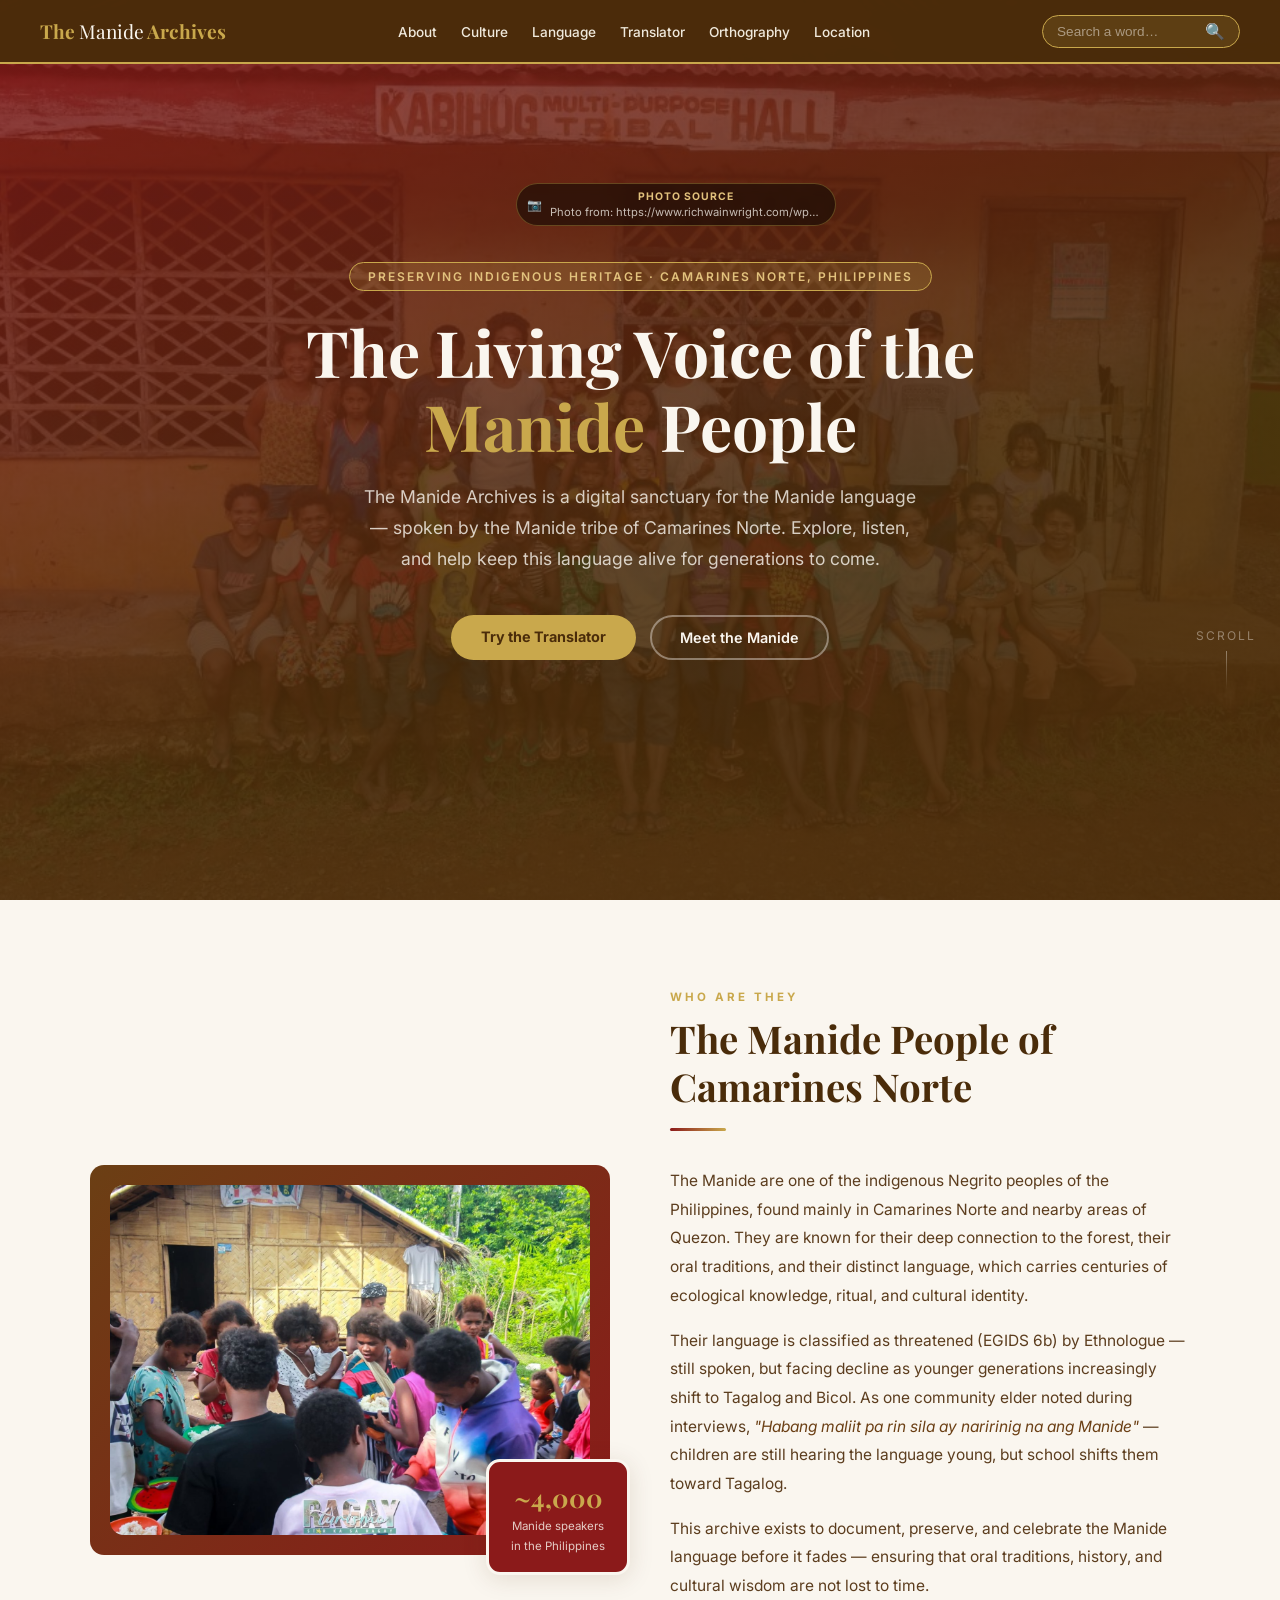
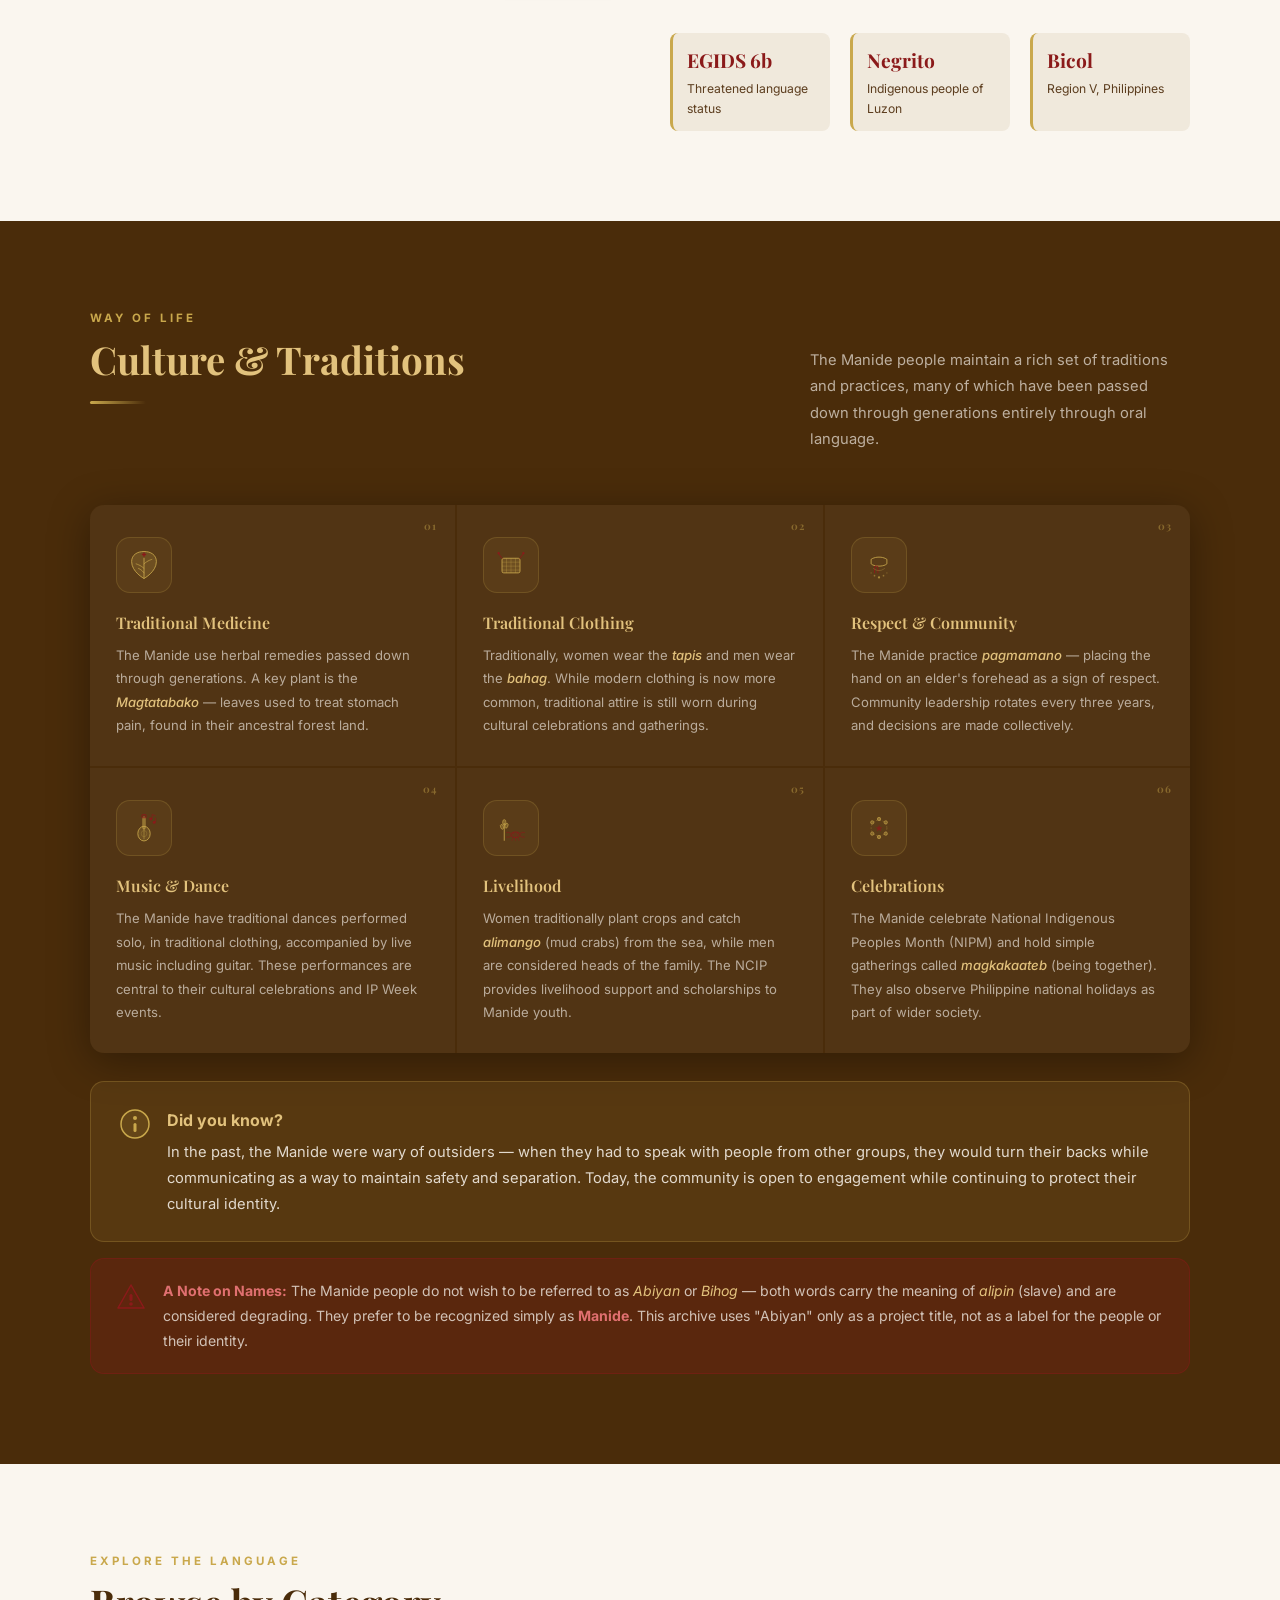
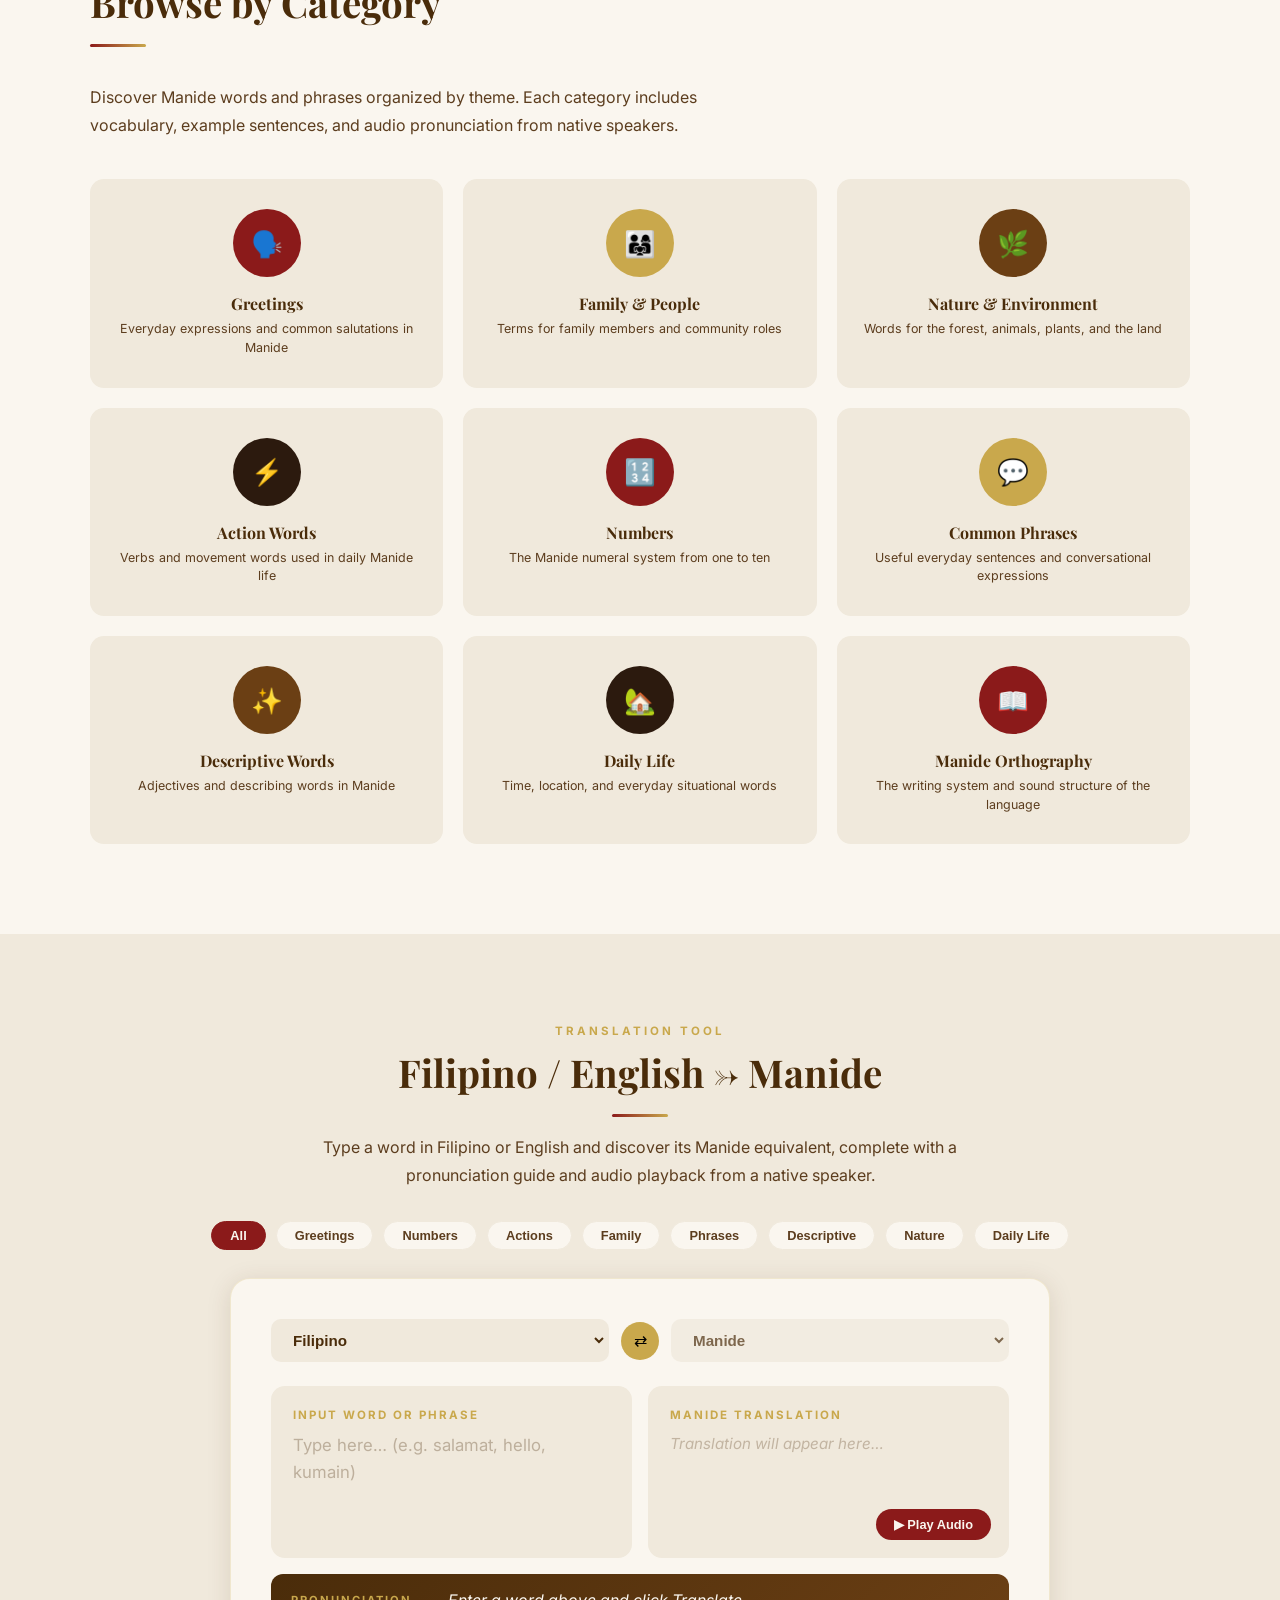
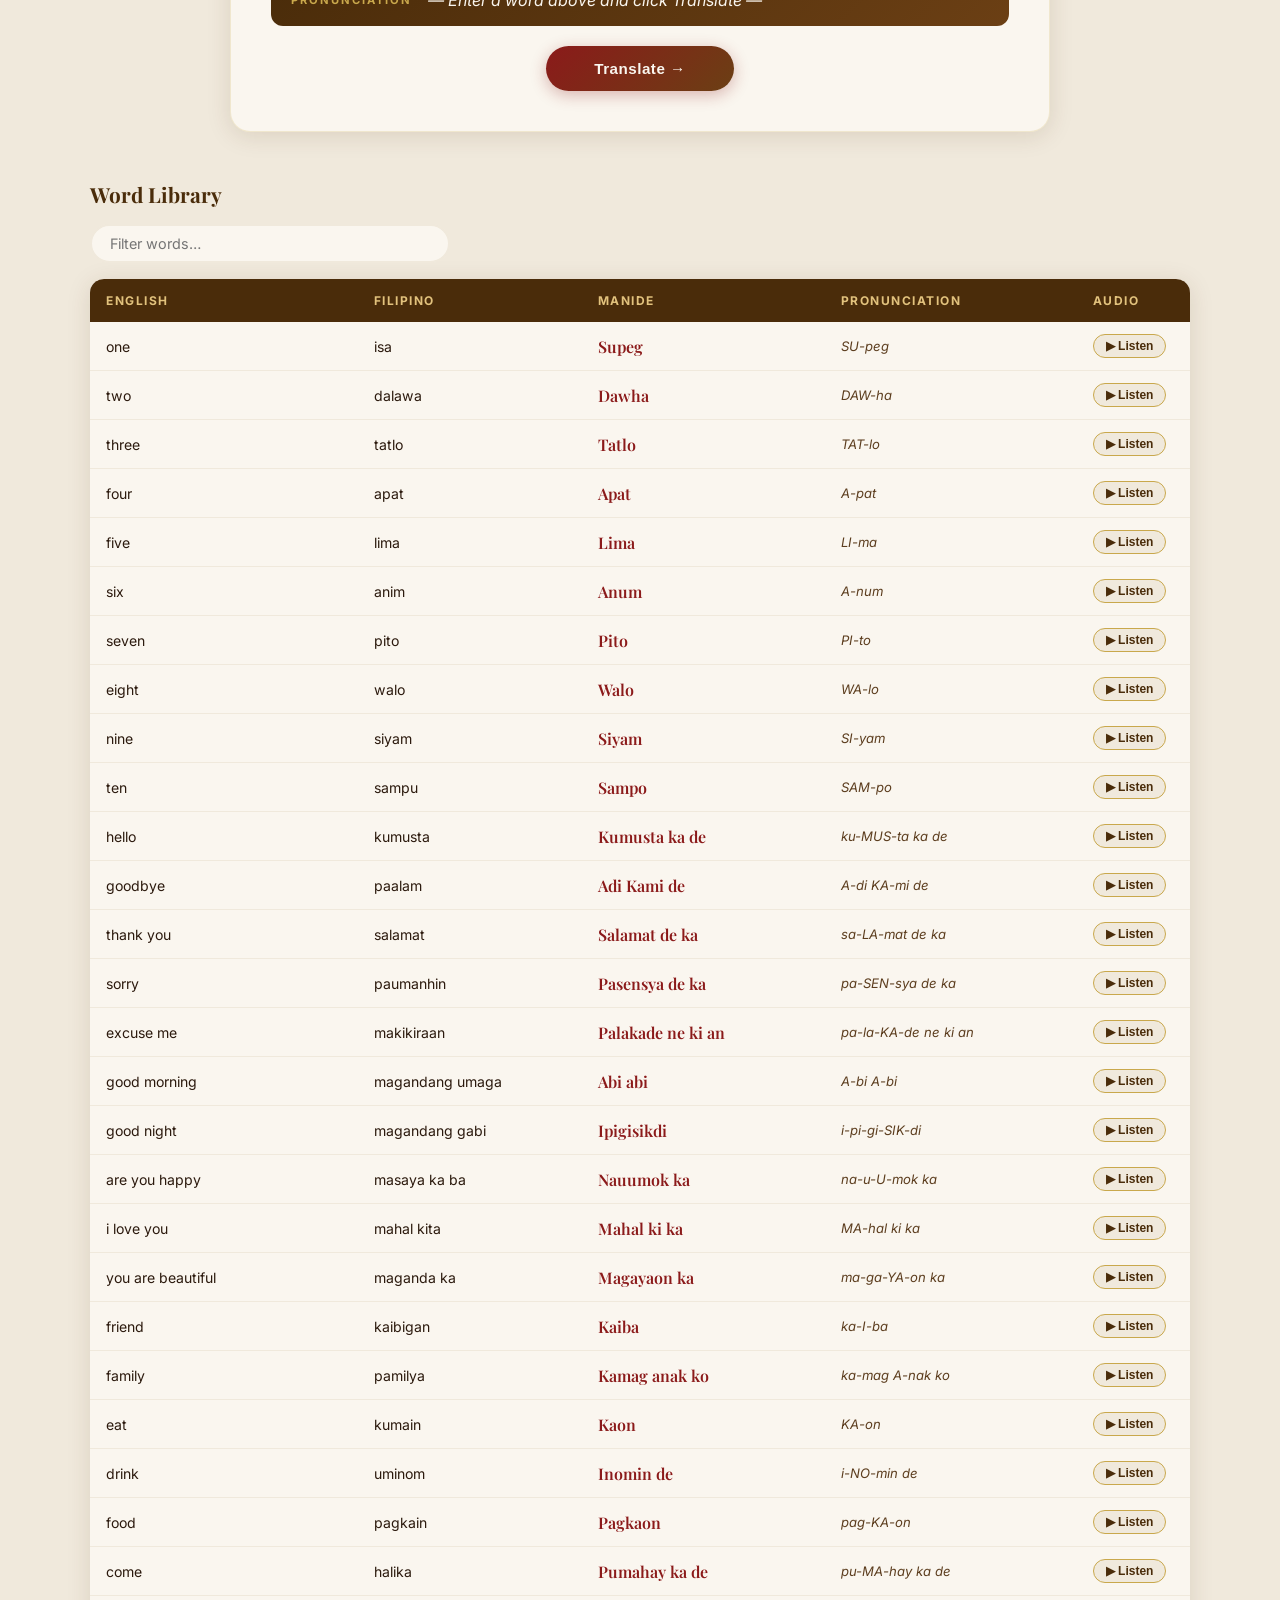
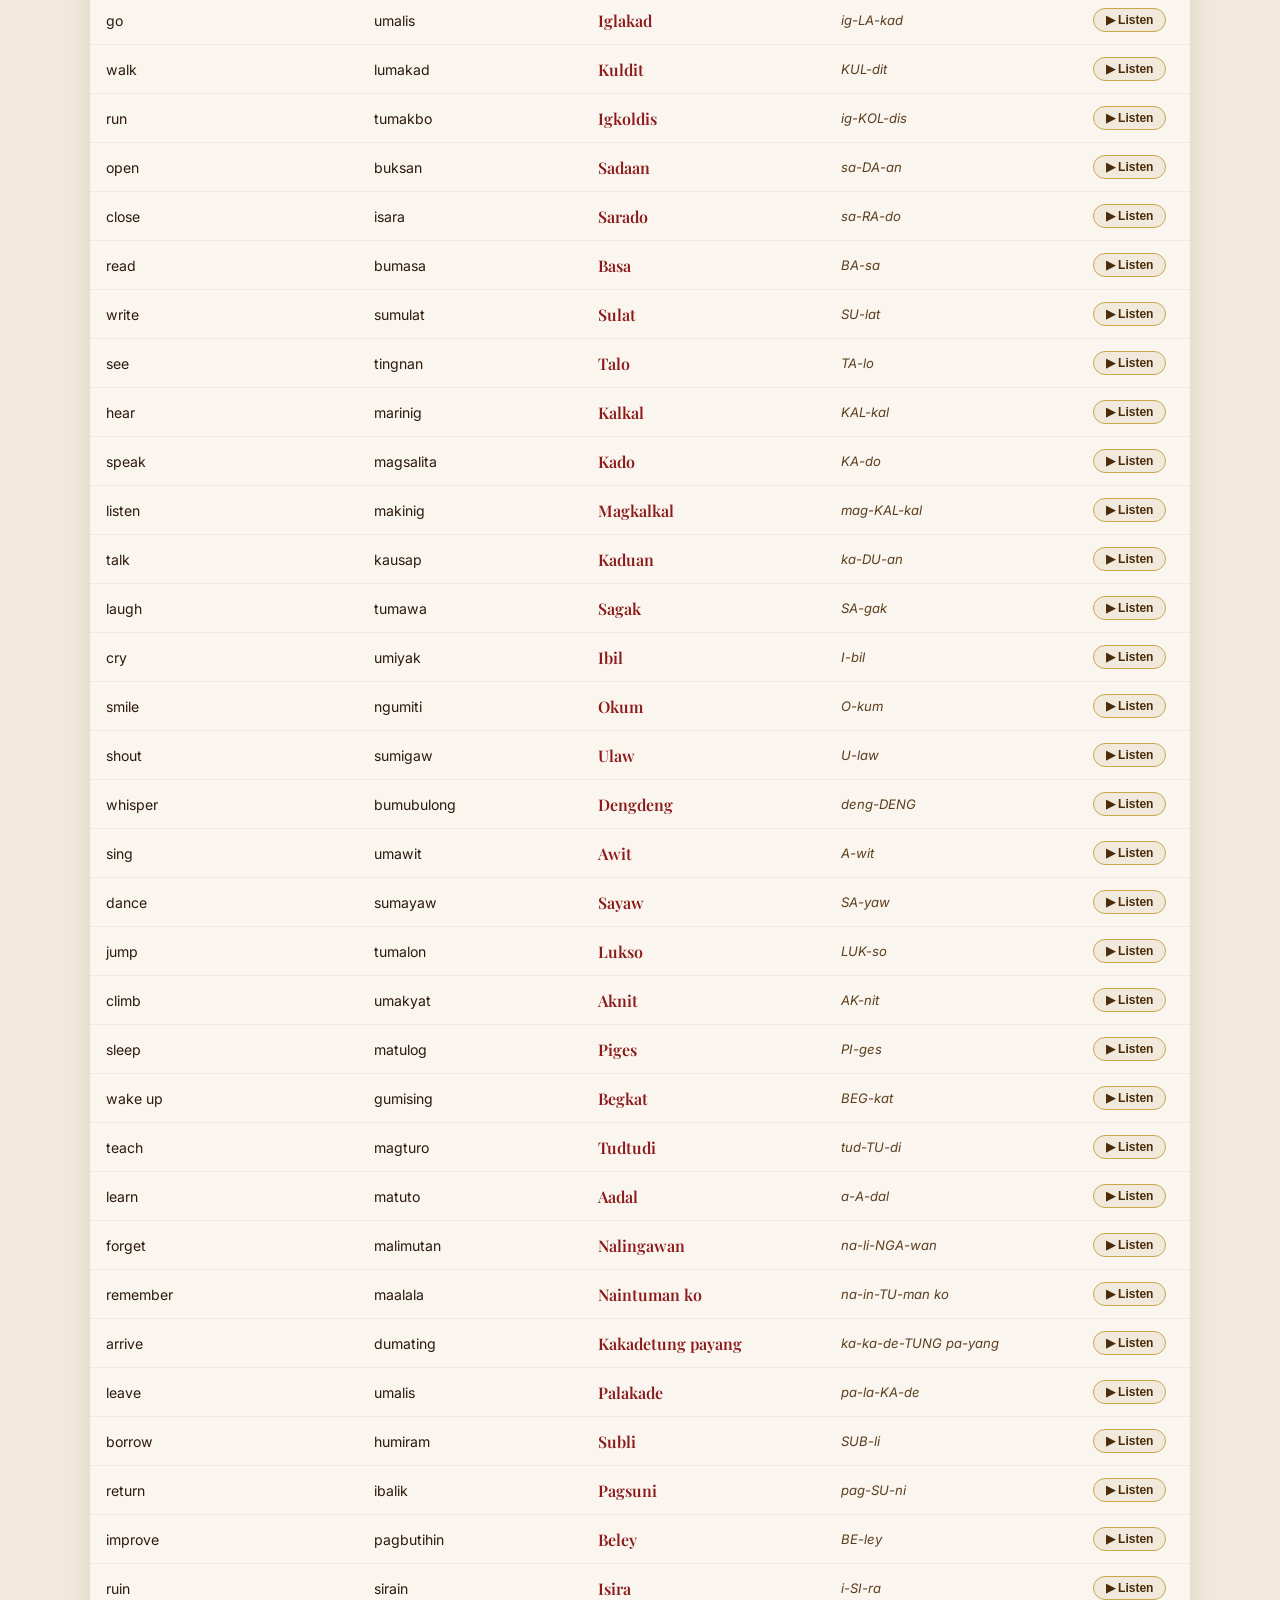
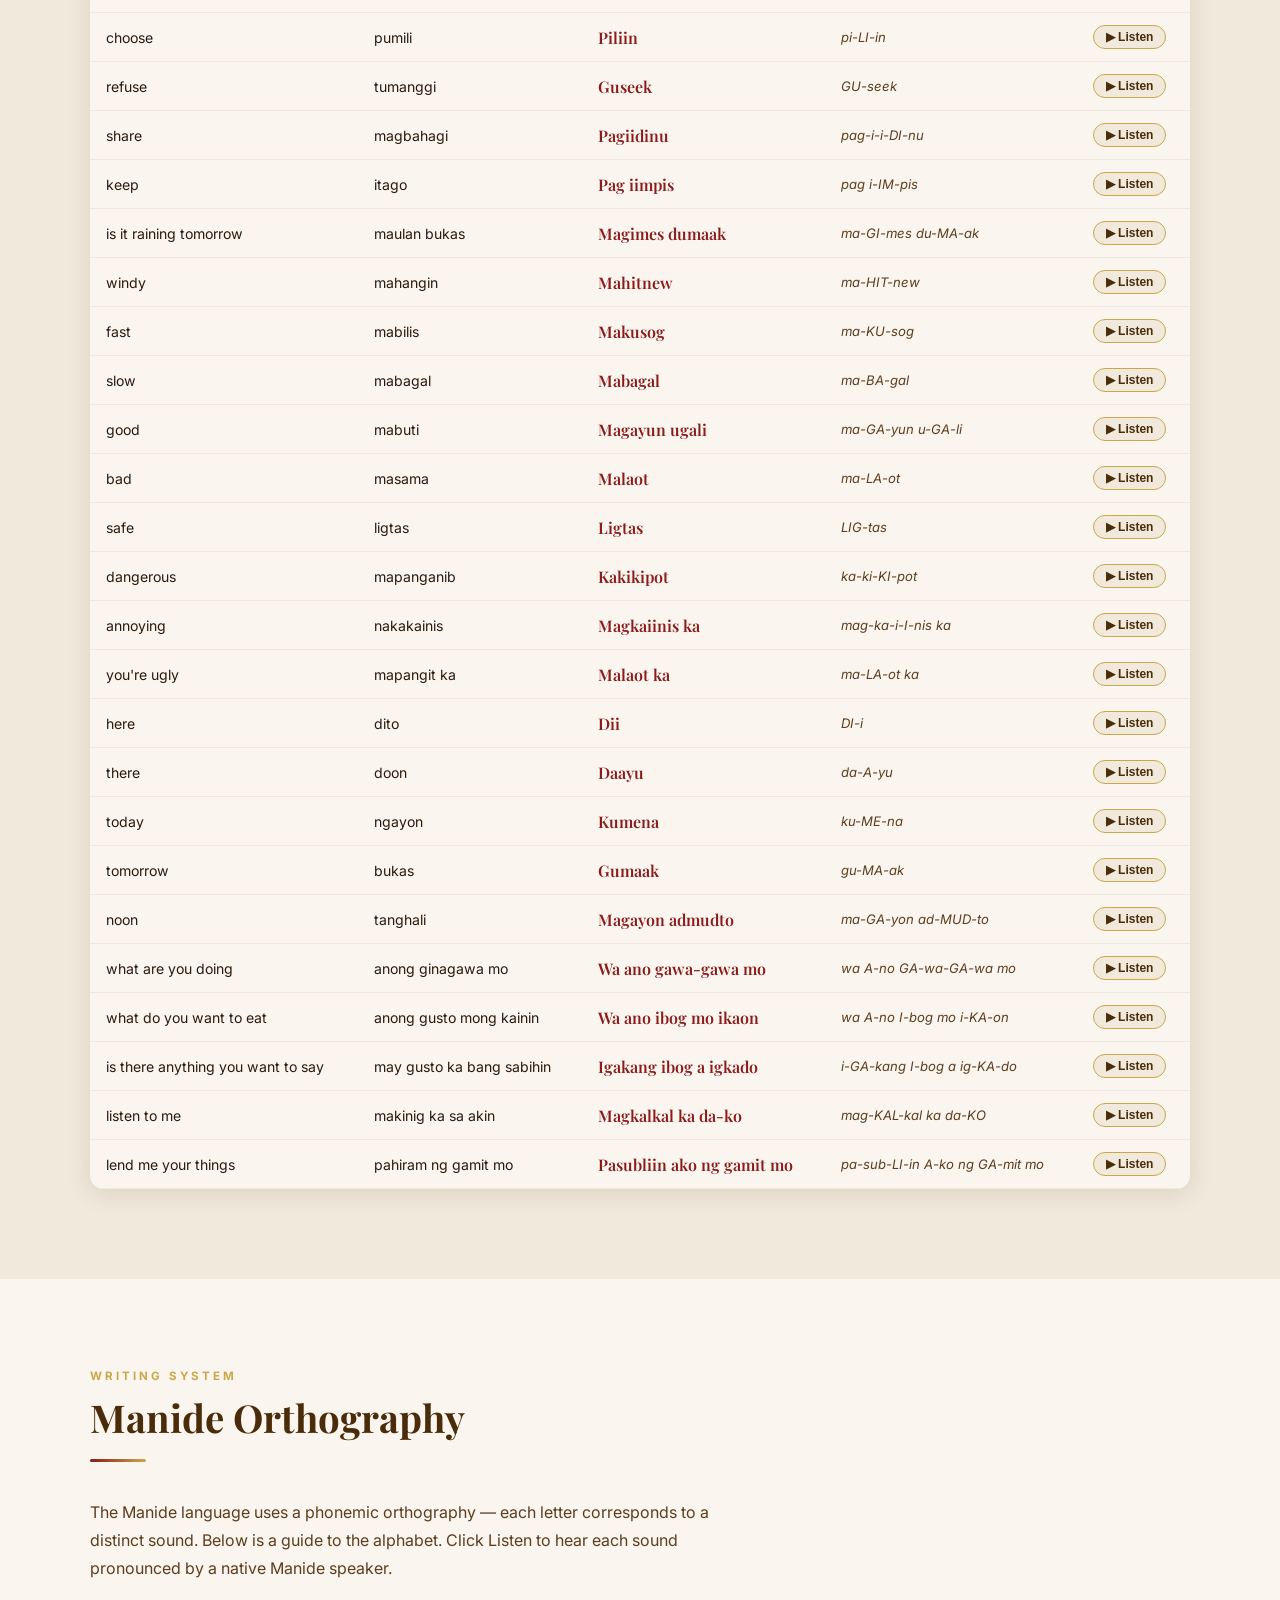
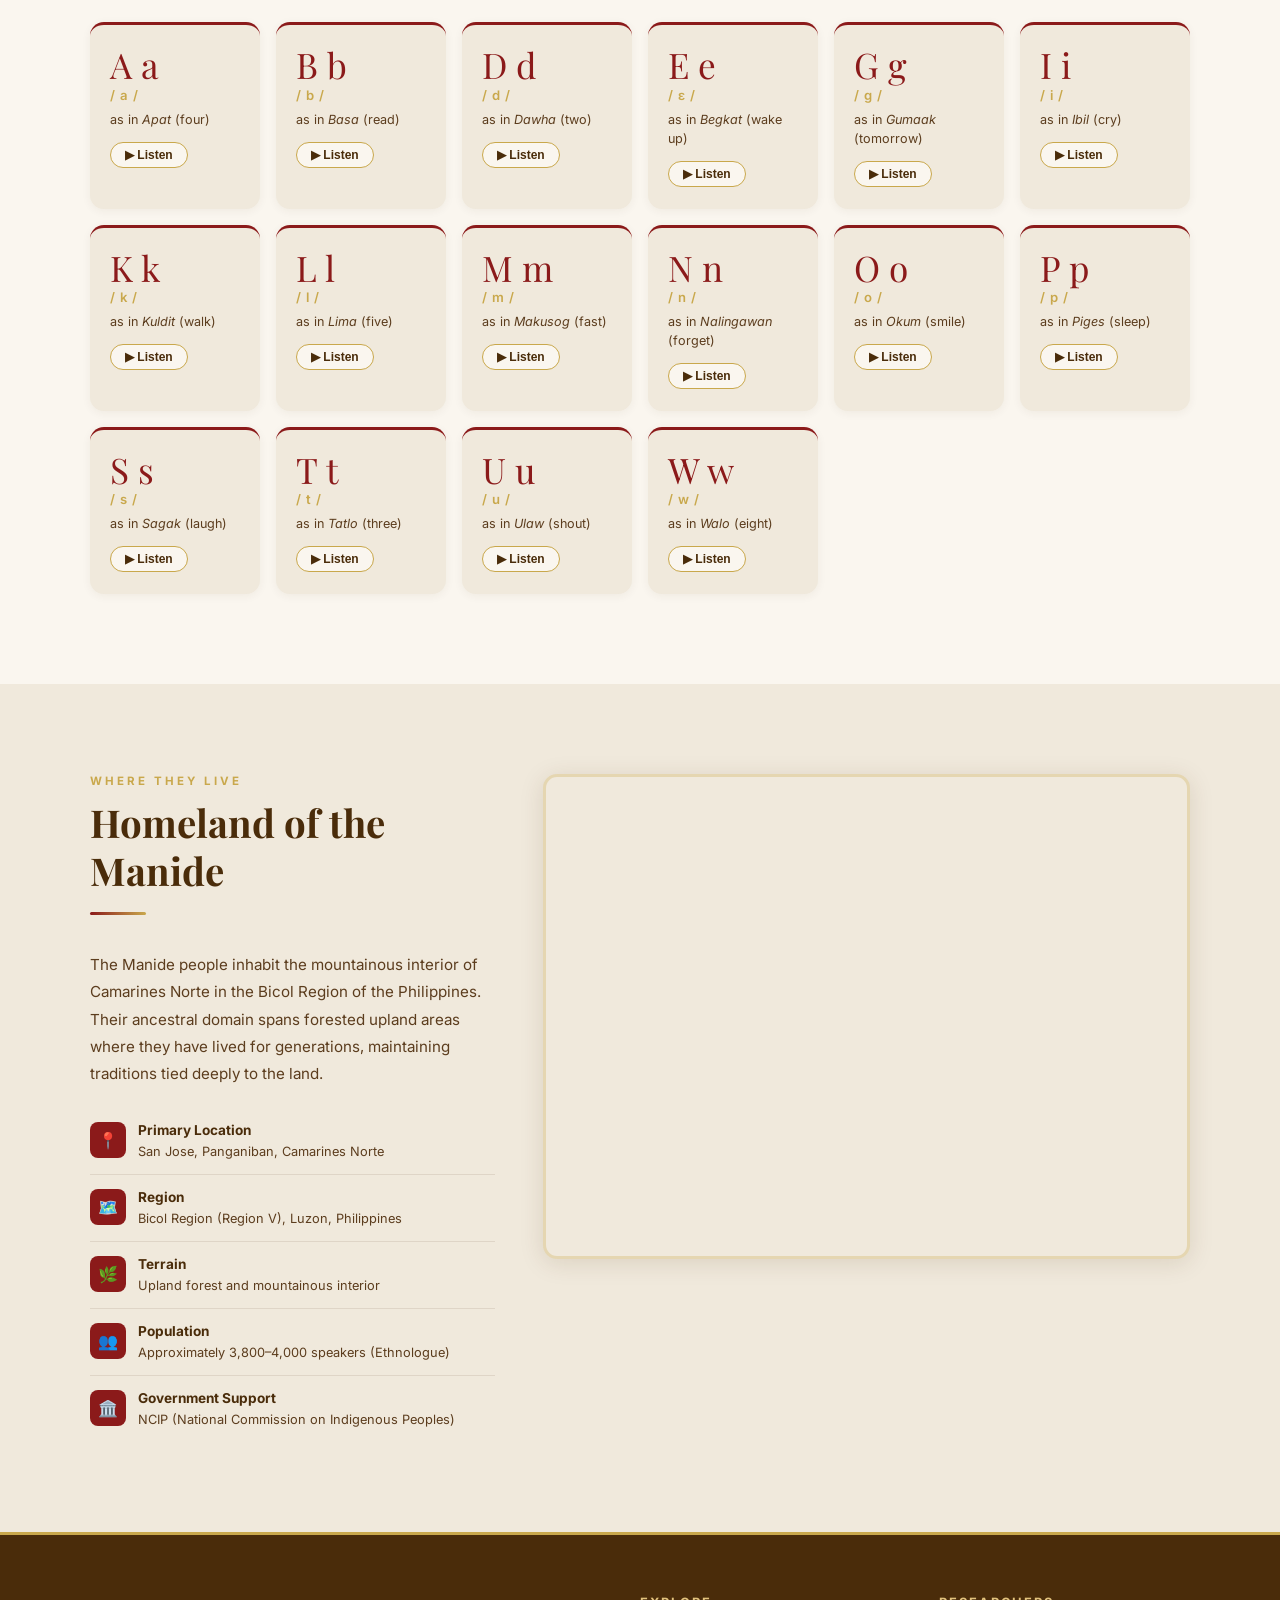
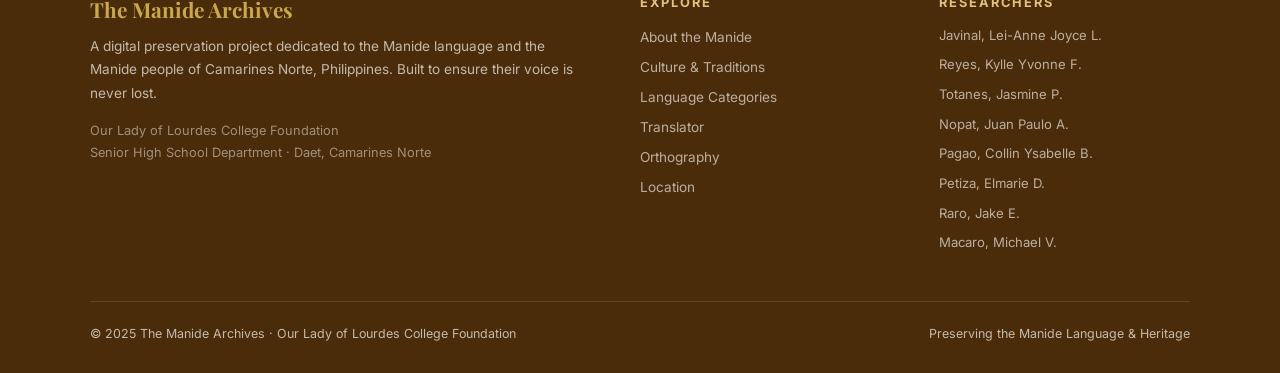
==== commit b257b275: "Update fmt.Println message from 'Hello' to 'Goodbye'" ====
--- a/abiyan-archives/index.html
+++ b/abiyan-archives/index.html
@@ -3,7 +3,7 @@
 <head>
   <meta charset="UTF-8" />
   <meta name="viewport" content="width=device-width, initial-scale=1.0"/>
-  <title>The Abiyan Archives — Manide Language & Heritage</title>
+  <title>The Manide Archives — Manide Language & Heritage</title>
   <link rel="preconnect" href="https://fonts.googleapis.com">
   <link href="https://fonts.googleapis.com/css2?family=Playfair+Display:wght@400;600;700&family=Inter:wght@300;400;500;600&display=swap" rel="stylesheet">
   <link rel="stylesheet" href="style.css">
@@ -12,7 +12,7 @@
 
 <!-- ══ NAVBAR ══════════════════════════════════════════ -->
 <nav>
-  <div class="nav-logo">The <span>Abiyan</span> Archives</div>
+  <div class="nav-logo">The <span>Manide</span> Archives</div>
   <ul class="nav-links">
     <li><a href="#about">About</a></li>
     <li><a href="#culture">Culture</a></li>
@@ -66,7 +66,7 @@
   <div class="hero-badge">Preserving Indigenous Heritage · Camarines Norte, Philippines</div>
   <h1>The Living Voice of the <em>Manide</em> People</h1>
   <p>
-    The Abiyan Archives is a digital sanctuary for the Manide language —
+    The Manide Archives is a digital sanctuary for the Manide language —
     spoken by the Manide tribe of Camarines Norte.
     Explore, listen, and help keep this language alive for generations to come.
   </p>
@@ -710,7 +710,7 @@
 <footer>
   <div class="footer-inner">
     <div class="footer-brand">
-      <h3>The Abiyan Archives</h3>
+      <h3>The Manide Archives</h3>
       <p>
         A digital preservation project dedicated to the Manide language and the
         Manide people of Camarines Norte, Philippines.
@@ -747,7 +747,7 @@
     </div>
   </div>
   <div class="footer-bottom">
-    <span>© 2025 The Abiyan Archives · Our Lady of Lourdes College Foundation</span>
+    <span>© 2025 The Manide Archives · Our Lady of Lourdes College Foundation</span>
     <span>Preserving the Manide Language &amp; Heritage</span>
   </div>
 </footer>
@@ -882,4 +882,4 @@
   })();
 </script>
 </body>
-</html>+</html>
